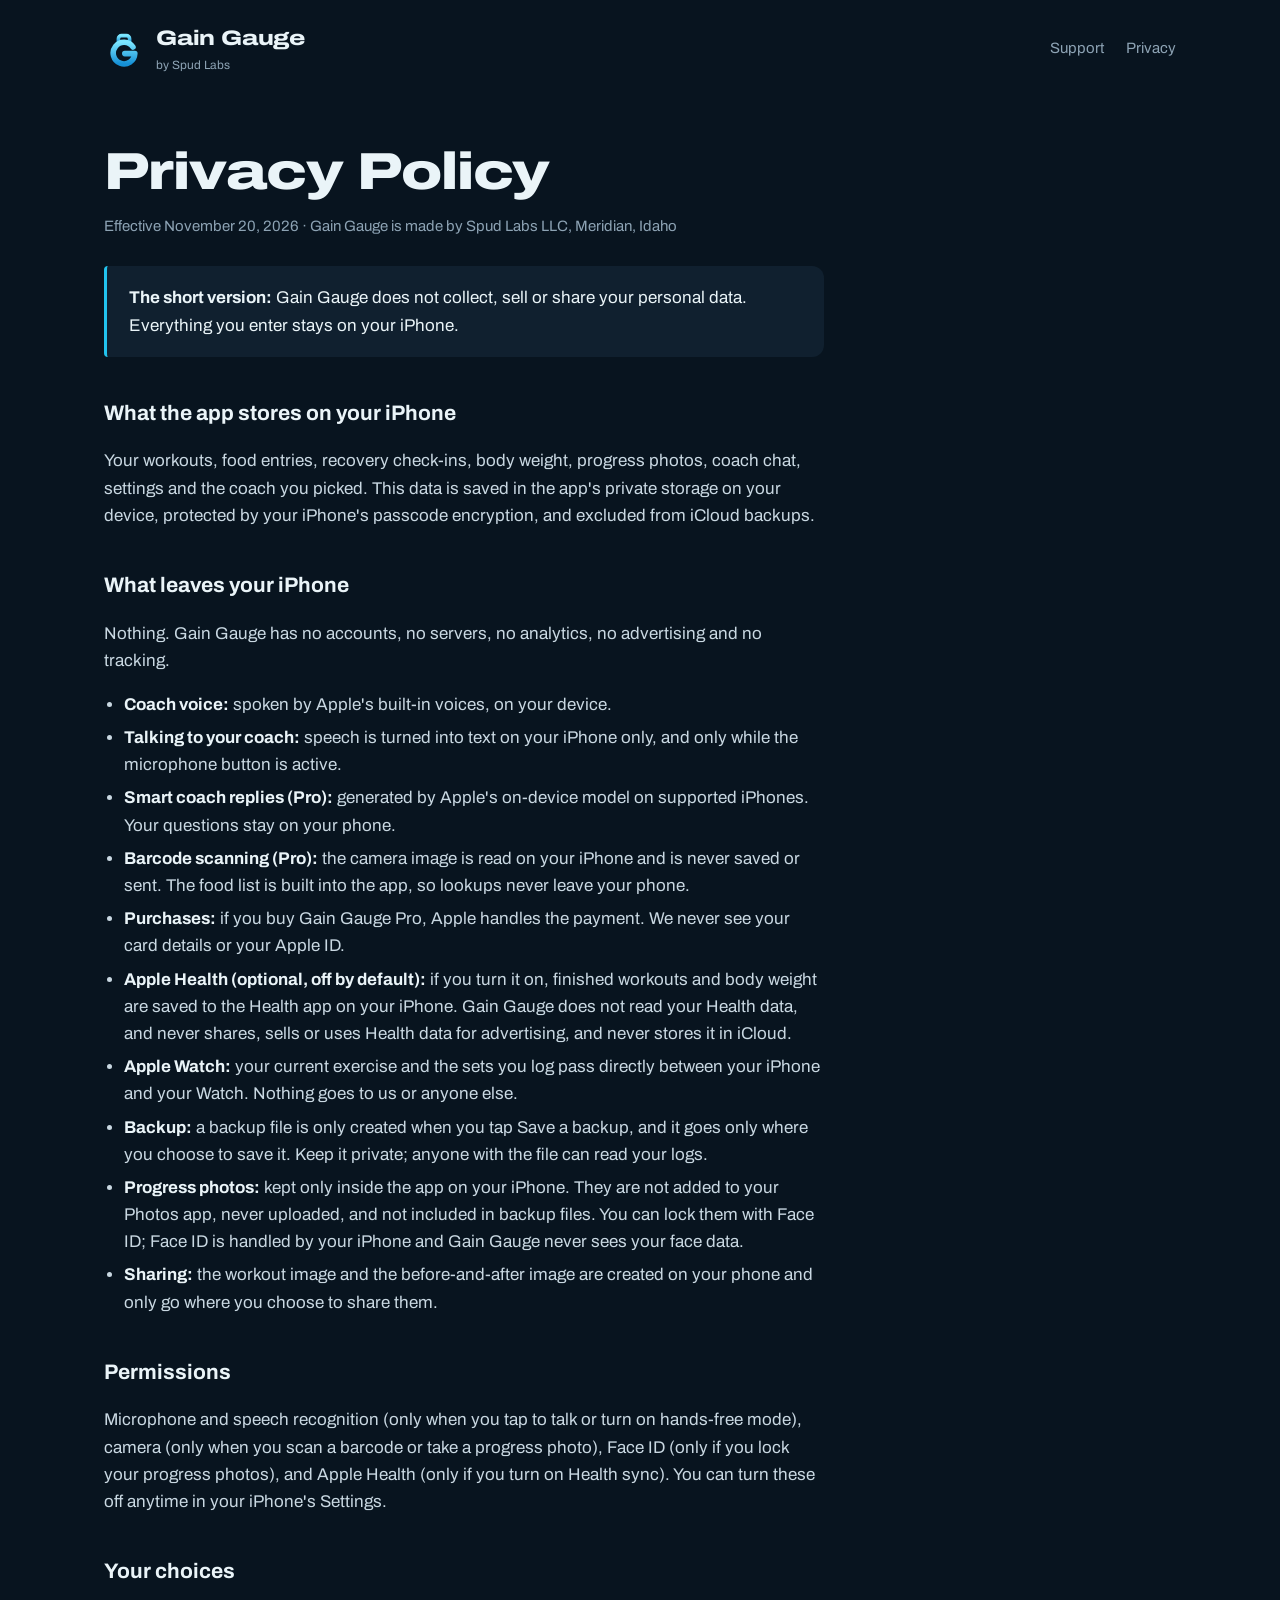
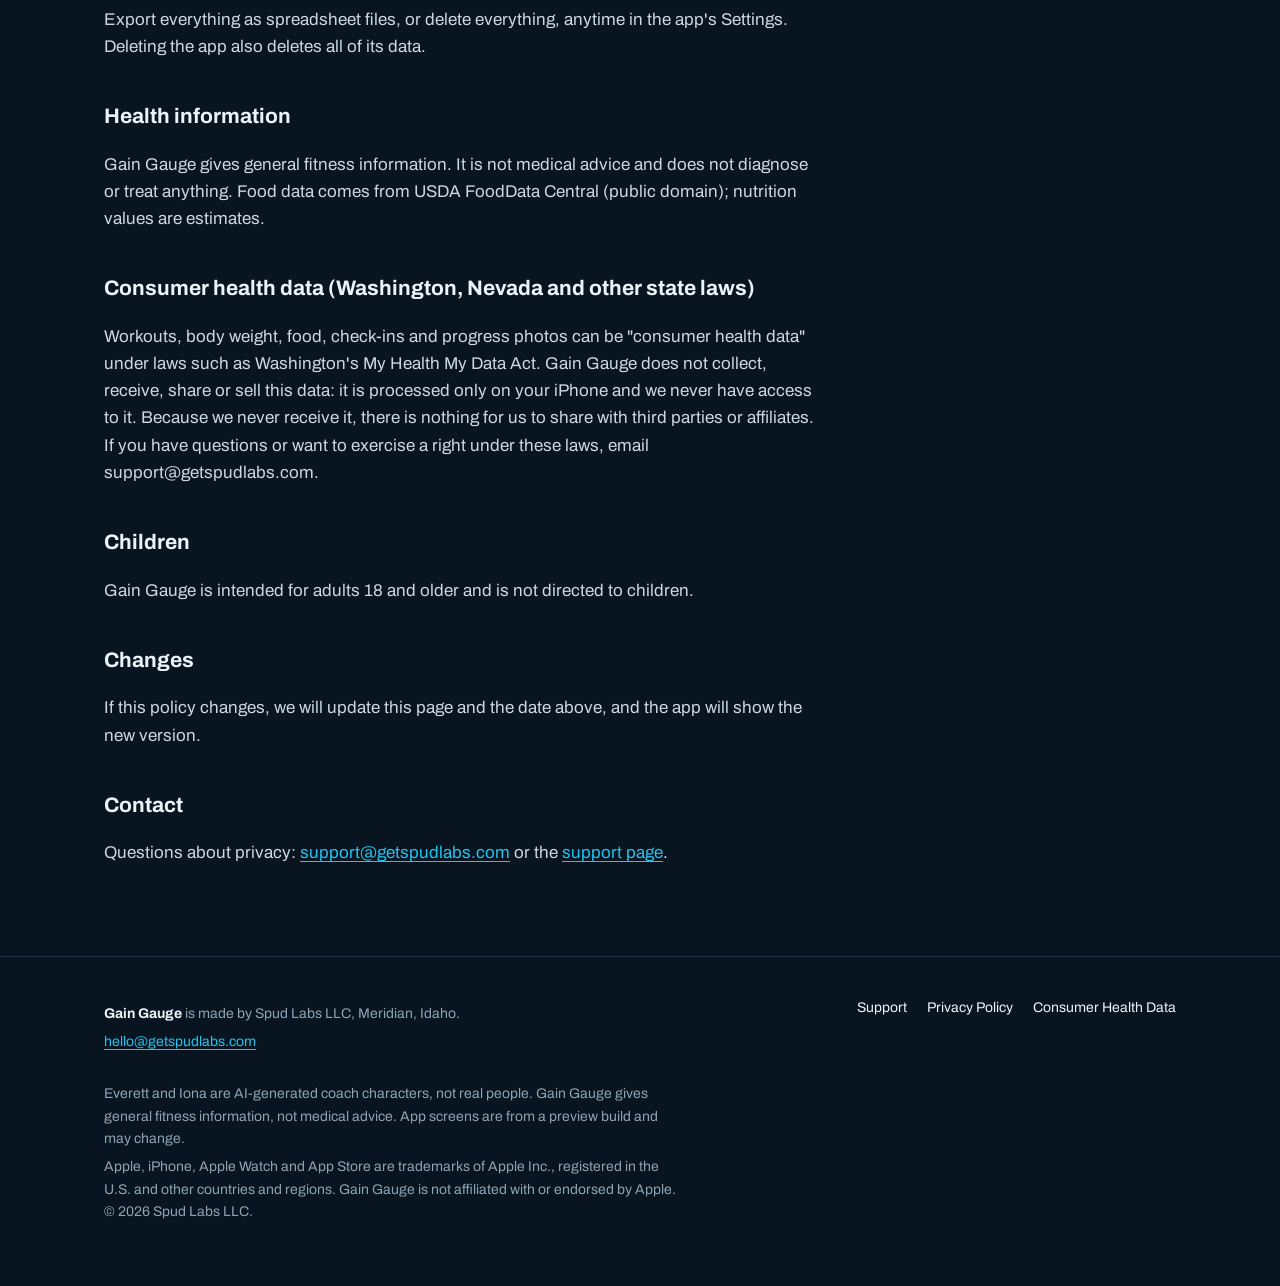
==== privacy.html @ 18c940eb "Gain Gauge logo: kettlebell-G icon in header and favicon, kettlebell-G wordmark in closing" ====
<!doctype html>
<html lang="en"><head><meta charset="utf-8"><meta name="viewport" content="width=device-width,initial-scale=1">
<title>Gain Gauge Privacy Policy</title><meta name="theme-color" content="#08141F"><link rel="icon" href="favicon.svg" type="image/svg+xml"><link rel="stylesheet" href="style.css"></head>
<body>
<div class="wrap"><div class="top">
  <a class="brand" href="index.html"><img class="mark" src="img/gg-mark.svg" alt="" width="40" height="40"><span>Gain Gauge<small>by Spud Labs</small></span></a>
  <nav aria-label="Site"><a href="support.html">Support</a><a href="privacy.html">Privacy</a></nav>
</div></div>
<main class="wrap"><div class="doc">
<h1>Privacy Policy</h1>
<p class="muted">Effective November 20, 2026 · Gain Gauge is made by Spud Labs LLC, Meridian, Idaho</p>

<div class="card"><strong>The short version:</strong> Gain Gauge does not collect, sell or share your personal data.
Everything you enter stays on your iPhone.</div>

<h2>What the app stores on your iPhone</h2>
<p>Your workouts, food entries, recovery check-ins, body weight, progress photos, coach chat, settings and the coach you picked.
This data is saved in the app's private storage on your device, protected by your iPhone's passcode encryption,
and excluded from iCloud backups.</p>

<h2>What leaves your iPhone</h2>
<p>Nothing. Gain Gauge has no accounts, no servers, no analytics, no advertising and no tracking.</p>
<ul>
<li><strong>Coach voice:</strong> spoken by Apple's built-in voices, on your device.</li>
<li><strong>Talking to your coach:</strong> speech is turned into text on your iPhone only, and only while the microphone button is active.</li>
<li><strong>Smart coach replies (Pro):</strong> generated by Apple's on-device model on supported iPhones. Your questions stay on your phone.</li>
<li><strong>Barcode scanning (Pro):</strong> the camera image is read on your iPhone and is never saved or sent. The food list is built into the app, so lookups never leave your phone.</li>
<li><strong>Purchases:</strong> if you buy Gain Gauge Pro, Apple handles the payment. We never see your card details or your Apple ID.</li>
<li><strong>Apple Health (optional, off by default):</strong> if you turn it on, finished workouts and body weight are saved to the Health app on your iPhone. Gain Gauge does not read your Health data, and never shares, sells or uses Health data for advertising, and never stores it in iCloud.</li>
<li><strong>Apple Watch:</strong> your current exercise and the sets you log pass directly between your iPhone and your Watch. Nothing goes to us or anyone else.</li>
<li><strong>Backup:</strong> a backup file is only created when you tap Save a backup, and it goes only where you choose to save it. Keep it private; anyone with the file can read your logs.</li>
<li><strong>Progress photos:</strong> kept only inside the app on your iPhone. They are not added to your Photos app, never uploaded, and not included in backup files. You can lock them with Face ID; Face ID is handled by your iPhone and Gain Gauge never sees your face data.</li>
<li><strong>Sharing:</strong> the workout image and the before-and-after image are created on your phone and only go where you choose to share them.</li>
</ul>

<h2>Permissions</h2>
<p>Microphone and speech recognition (only when you tap to talk or turn on hands-free mode), camera (only when you scan a barcode or take a progress photo), Face ID (only if you lock your progress photos), and Apple Health (only if you turn on Health sync).
You can turn these off anytime in your iPhone's Settings.</p>

<h2>Your choices</h2>
<p>Export everything as spreadsheet files, or delete everything, anytime in the app's Settings.
Deleting the app also deletes all of its data.</p>

<h2>Health information</h2>
<p>Gain Gauge gives general fitness information. It is not medical advice and does not diagnose or treat anything.
Food data comes from USDA FoodData Central (public domain); nutrition values are estimates.</p>

<h2 id="health-data">Consumer health data (Washington, Nevada and other state laws)</h2>
<p>Workouts, body weight, food, check-ins and progress photos can be "consumer health data" under laws such as Washington's My Health My Data Act. Gain Gauge does not collect, receive, share or sell this data: it is processed only on your iPhone and we never have access to it. Because we never receive it, there is nothing for us to share with third parties or affiliates. If you have questions or want to exercise a right under these laws, email support@getspudlabs.com.</p>
<h2>Children</h2>
<p>Gain Gauge is intended for adults 18 and older and is not directed to children.</p>

<h2>Changes</h2>
<p>If this policy changes, we will update this page and the date above, and the app will show the new version.</p>

<h2>Contact</h2>
<p>Questions about privacy: <a href="mailto:support@getspudlabs.com">support@getspudlabs.com</a> or the <a href="support.html">support page</a>.</p>

</div></main>
<footer><div class="wrap">
  <div class="row">
    <div>
      <p><strong style="color:var(--frost)">Gain Gauge</strong> is made by Spud Labs LLC, Meridian, Idaho.</p>
      <p><a href="mailto:hello@getspudlabs.com">hello@getspudlabs.com</a></p>
    </div>
    <nav aria-label="Footer"><a href="support.html">Support</a><a href="privacy.html">Privacy Policy</a><a href="privacy.html#health-data">Consumer Health Data</a></nav>
  </div>
  <p style="margin-top:24px">Everett and Iona are AI-generated coach characters, not real people. Gain Gauge gives general fitness information, not medical advice. App screens are from a preview build and may change.</p>
  <p>Apple, iPhone, Apple Watch and App Store are trademarks of Apple Inc., registered in the U.S. and other countries and regions. Gain Gauge is not affiliated with or endorsed by Apple. &copy; 2026 Spud Labs LLC.</p>
</div></footer>
</body></html>
---- style.css ----
/* Gain Gauge / Spud Labs site. One family (Archivo, OFL, self-hosted): wide + heavy for display, normal width for reading. */
@font-face{font-family:"Archivo";src:url("fonts/archivo.woff2") format("woff2");font-weight:100 900;font-stretch:62% 125%;font-display:swap}

:root{
  --ink:#08141F;      /* page */
  --steel:#10202F;    /* raised surfaces */
  --rule:#1D3346;     /* hairlines, gauge track */
  --frost:#EAF4F8;    /* text */
  --slate:#8DA3B4;    /* secondary text */
  --ice:#22C3EE;      /* brand */
  --measure:64ch;
}
*{box-sizing:border-box}
html{-webkit-text-size-adjust:100%}
body{margin:0;background:var(--ink);color:var(--frost);font-family:"Archivo",-apple-system,BlinkMacSystemFont,"Segoe UI",sans-serif;
  font-size:17px;line-height:1.6;font-stretch:100%;font-weight:400}
a{color:var(--ice);text-underline-offset:3px}
a:focus-visible,button:focus-visible{outline:2px solid var(--ice);outline-offset:3px;border-radius:4px}
img{max-width:100%;display:block}

.wrap{max-width:1120px;margin:0 auto;padding:0 24px}
@media (max-width:600px){.wrap{padding:0 16px}}

/* Top bar */
.top{display:flex;align-items:center;justify-content:space-between;padding:22px 0}
.brand{color:var(--frost);text-decoration:none;font-stretch:125%;font-weight:800;font-size:21px;letter-spacing:-.01em}
.brand small{display:block;font-stretch:100%;font-weight:400;font-size:12px;color:var(--slate);letter-spacing:0}
.top nav{display:flex;gap:22px;font-size:15px}
.top nav a{color:var(--slate);text-decoration:none}
.top nav a:hover{color:var(--frost)}

/* Display type: wide and heavy, like stamped plates */
.display{font-stretch:125%;font-weight:850;line-height:.98;letter-spacing:-.025em;margin:0}

/* Hero */
.hero{display:grid;grid-template-columns:1.05fr .95fr;gap:48px;align-items:center;padding:56px 0 88px}
.hero h1{font-size:clamp(44px,6.4vw,84px)}
.hero p.lede{font-size:20px;line-height:1.5;color:var(--slate);max-width:34ch;margin:26px 0 30px}
.status{display:inline-flex;align-items:center;gap:10px;padding:10px 16px;border:1px solid var(--rule);border-radius:999px;font-size:15px;color:var(--frost)}
.status::before{content:"";width:8px;height:8px;border-radius:50%;background:var(--ice);box-shadow:0 0 0 4px rgba(34,195,238,.18)}
@media (max-width:860px){.hero{grid-template-columns:1fr;gap:28px;padding:28px 0 64px}}

/* The gauge */
.gauge{width:100%;max-width:520px;justify-self:center}
.gauge svg{width:100%;height:auto;overflow:visible}
.gauge .track{stroke:var(--rule)}
.gauge .fill{stroke:var(--ice)}
.gauge .tick{stroke:var(--slate)}
.gauge .num{fill:var(--slate);font-size:22px;font-stretch:110%;font-weight:600}
.gauge .num.on{fill:var(--frost)}
.gauge .needle{transform-origin:260px 260px;transform:rotate(var(--to));animation:sweep 1.6s cubic-bezier(.2,.9,.2,1.15) .3s both}
.gauge .caption{text-align:center;margin-top:-6px}
.gauge .caption b{display:block;font-stretch:125%;font-weight:800;font-size:28px;letter-spacing:-.01em}
.gauge .caption span{color:var(--slate);font-size:15px}
@keyframes sweep{from{transform:rotate(-90deg)}to{transform:rotate(var(--to))}}
@media (prefers-reduced-motion:reduce){.gauge .needle{animation:none}}

/* Sections */
section{padding:84px 0;border-top:1px solid var(--rule)}
.section-head{max-width:var(--measure);margin-bottom:44px}
.section-head h2{font-size:clamp(32px,4.2vw,52px)}
.section-head p{color:var(--slate);font-size:18px;margin:16px 0 0}
@media (max-width:600px){section{padding:60px 0}}

/* How it works: a real sequence, so numbered */
.steps{list-style:none;margin:0;padding:0;display:grid;grid-template-columns:repeat(3,1fr);gap:0;counter-reset:s}
.steps li{counter-increment:s;padding:0 32px 0 0}
.steps li+li{padding-left:32px;border-left:1px solid var(--rule)}
.steps li::before{content:counter(s);display:block;font-stretch:125%;font-weight:850;font-size:64px;line-height:1;color:var(--ice);margin-bottom:18px}
.steps h3{font-size:21px;line-height:1.25;margin:0 0 8px;font-weight:700}
.steps p{margin:0;color:var(--slate)}
@media (max-width:820px){.steps{grid-template-columns:1fr;gap:34px}.steps li,.steps li+li{padding:0;border:0}}

/* Screens */
.screens{display:grid;grid-template-columns:repeat(3,minmax(0,1fr));gap:28px;align-items:start}
.screens figure{margin:0}
.phone{border-radius:34px;padding:9px;background:linear-gradient(160deg,#2A4257,#0E1C29 60%);box-shadow:0 30px 60px -30px rgba(0,0,0,.8)}
.phone img{border-radius:26px;width:100%;height:auto}
.screens figure:nth-child(2){margin-top:48px}
.screens figcaption{margin-top:16px;font-size:15px;color:var(--slate);max-width:30ch}
.screens figcaption b{color:var(--frost);font-weight:600}
@media (max-width:760px){.screens{grid-template-columns:repeat(3,72%);overflow-x:auto;scroll-snap-type:x mandatory;padding-bottom:8px;margin-right:-16px}.screens figure{scroll-snap-align:start}.screens figure:nth-child(2){margin-top:0}}
.note{color:var(--slate);font-size:14px;margin-top:28px}

/* Features: a ruled two-column list, not cards */
.features{display:grid;grid-template-columns:1fr 1fr;column-gap:56px;margin:0}
.features div{padding:26px 0;border-top:1px solid var(--rule)}
.features dt{font-weight:700;font-size:20px;margin-bottom:6px}
.features dd{margin:0;color:var(--slate);max-width:46ch}
.pro{font-size:12px;font-weight:700;color:var(--ink);background:var(--ice);border-radius:5px;padding:1px 6px;margin-left:8px;vertical-align:3px}
@media (max-width:760px){.features{grid-template-columns:1fr}}

/* Privacy statement */
.privacy-block{display:grid;grid-template-columns:1.1fr .9fr;gap:48px;align-items:end}
.privacy-block h2{font-size:clamp(36px,5vw,64px)}
.privacy-block p{color:var(--slate);font-size:18px;margin:0}
@media (max-width:820px){.privacy-block{grid-template-columns:1fr;gap:20px}}

/* Footer */
footer{border-top:1px solid var(--rule);padding:40px 0 56px;color:var(--slate);font-size:14px}
footer .row{display:flex;justify-content:space-between;gap:24px;flex-wrap:wrap}
footer nav{display:flex;gap:20px;flex-wrap:wrap}
footer nav a{color:var(--frost);text-decoration:none}
footer nav a:hover{text-decoration:underline}
footer p{margin:6px 0;max-width:72ch}

/* Text pages (privacy, support) */
.doc{max-width:720px;padding:40px 0 72px}
.doc h1{font-stretch:125%;font-weight:850;letter-spacing:-.02em;font-size:clamp(36px,5vw,52px);line-height:1.05;margin:8px 0 10px}
.doc h2{font-size:21px;font-weight:700;margin:40px 0 8px}
.doc p,.doc li{color:#C9D8E2}
.doc ul{padding-left:20px}
.doc li{margin:6px 0}
.doc .muted{color:var(--slate);font-size:15px}
.doc .card{background:var(--steel);border-left:3px solid var(--ice);border-radius:4px 12px 12px 4px;padding:18px 22px;margin:28px 0;color:var(--frost)}
.doc strong{color:var(--frost)}

/* Mark (placeholder until the final logo) */
.brand{display:flex;align-items:center;gap:12px}
.brand .mark{width:38px;height:38px;flex:none;background:var(--steel);border-radius:10px;padding:3px}

/* FAQ */
.faq-grid{display:grid;grid-template-columns:.8fr 1.2fr;gap:56px;align-items:start}
.faq-grid .section-head{margin-bottom:0;position:sticky;top:24px}
.faq details{border-top:1px solid var(--rule)}
.faq details:last-child{border-bottom:1px solid var(--rule)}
.faq summary{list-style:none;cursor:pointer;padding:22px 44px 22px 0;font-weight:700;font-size:19px;position:relative}
.faq summary::-webkit-details-marker{display:none}
.faq summary::after{content:"";position:absolute;right:6px;top:50%;width:12px;height:12px;border-right:2px solid var(--ice);border-bottom:2px solid var(--ice);transform:translateY(-70%) rotate(45deg);transition:transform .2s}
.faq details[open] summary::after{transform:translateY(-30%) rotate(-135deg)}
.faq details p{margin:0 0 24px;color:var(--slate);max-width:60ch}
.faq summary:focus-visible{outline:2px solid var(--ice);outline-offset:4px}
@media (prefers-reduced-motion:reduce){.faq summary::after{transition:none}}
@media (max-width:820px){.faq-grid{grid-template-columns:1fr;gap:24px}.faq-grid .section-head{position:static}}

/* ---- v3: coaches-first ---- */
.cta-row{display:flex;align-items:center;gap:22px;flex-wrap:wrap}
.textlink{color:var(--frost);font-size:15px;text-decoration:none;border-bottom:1px solid var(--rule);padding-bottom:2px}
.textlink:hover{border-color:var(--ice)}

/* Hero portraits: two offset cards, the one bold moment */
.duo{position:relative;height:560px;justify-self:end;width:100%;max-width:520px}
.portrait{position:absolute;margin:0;width:62%;border-radius:22px;overflow:hidden;background:var(--steel);box-shadow:0 40px 80px -40px rgba(0,0,0,.9)}
.portrait img{width:100%;height:auto;aspect-ratio:4/5;object-fit:cover}
.portrait figcaption{position:absolute;left:0;right:0;bottom:0;padding:44px 18px 16px;background:linear-gradient(transparent,rgba(8,20,31,.92));font-size:14px;color:var(--slate)}
.portrait figcaption b{display:block;color:var(--frost);font-stretch:125%;font-weight:800;font-size:22px}
.p1{left:0;top:0;z-index:1}
.p2{right:0;top:120px;z-index:2;outline:6px solid var(--ink)}
.hero-coaches{padding-bottom:72px}
@media (max-width:860px){.duo{height:auto;display:grid;grid-template-columns:1fr 1fr;gap:12px;max-width:none}.portrait{position:relative;width:auto;top:auto;left:auto;right:auto;outline:0}.p2{margin-top:36px}}

/* How it works: gauge beside the steps */
.how-grid{display:grid;grid-template-columns:1fr 1fr;gap:64px;align-items:center}
.how-grid .section-head{margin-bottom:28px}
.steps-stack{grid-template-columns:1fr;gap:28px}
.steps-stack li,.steps-stack li+li{padding:0 0 0 76px;border:0;position:relative}
.steps-stack li::before{position:absolute;left:0;top:-4px;font-size:52px;margin:0}
@media (max-width:860px){.how-grid{grid-template-columns:1fr;gap:36px}}

/* Train / Fuel / Recover */
.trio{display:grid;grid-template-columns:repeat(3,minmax(0,1fr));gap:32px}
.trio article h3{font-stretch:125%;font-weight:850;font-size:30px;letter-spacing:-.02em;margin:26px 0 8px}
.trio article p{color:var(--slate);margin:0;max-width:34ch}
.trio .phone{max-width:300px}
@media (max-width:860px){.trio{grid-template-columns:1fr;gap:56px}.trio .phone{max-width:280px}}

/* Coach cards */
.coach-cards{display:grid;grid-template-columns:1fr 1fr;gap:28px}
.coach{display:grid;grid-template-columns:200px 1fr;gap:24px;align-items:center;background:var(--steel);border-radius:22px;padding:16px;overflow:hidden}
.coach img{border-radius:14px;aspect-ratio:4/5;object-fit:cover;width:100%}
.coach h3{font-stretch:125%;font-weight:850;font-size:34px;letter-spacing:-.02em;margin:0}
.coach .tag{color:var(--ice);margin:4px 0 14px;font-weight:600}
.coach blockquote{margin:0;color:var(--frost);font-size:18px;line-height:1.45;max-width:30ch}
@media (max-width:900px){.coach-cards{grid-template-columns:1fr}.coach{grid-template-columns:140px 1fr}}
.styles{display:grid;grid-template-columns:repeat(4,1fr);gap:0;margin:40px 0 0}
.styles div{padding:20px 20px 0 0}
.styles div+div{padding-left:20px;border-left:1px solid var(--rule)}
.styles dt{font-weight:700;font-size:18px}
.styles dd{margin:4px 0 0;color:var(--slate);font-size:15px}
@media (max-width:820px){.styles{grid-template-columns:1fr 1fr;row-gap:22px}.styles div:nth-child(3){padding-left:0;border-left:0}}

/* Closing band */
.closing{text-align:center;padding:110px 0;background:radial-gradient(60% 120% at 50% 100%,rgba(34,195,238,.16),transparent 70%)}
.closing h2{font-size:clamp(36px,5.4vw,72px)}
.closing p{color:var(--slate);font-size:18px;margin:20px auto 0;max-width:46ch}
.coach img,.portrait img{height:auto}
.coach{align-items:center}
@media (max-width:760px){.top nav a[href="#how"],.top nav a[href="#coaches"],.top nav a[href="privacy.html"]{display:none}.top nav{gap:16px}}

/* Gain Gauge logo: icon in the header, kettlebell-G wordmark for big moments */
.brand .mark{background:none;padding:0;border-radius:0;width:40px;height:40px}
.wordmark{font-stretch:125%;font-weight:850;letter-spacing:-.02em;line-height:1;margin:0 0 34px;font-size:clamp(56px,9vw,120px);color:var(--frost);white-space:nowrap}
.wm-g{display:inline-block;width:.97em;height:1.27em;margin-right:-.01em;vertical-align:baseline;position:relative;top:.135em}
.wm-g svg{width:100%;height:100%;overflow:visible;display:block}
.closing .closing-line{font-size:clamp(26px,3.4vw,40px)}
.closing .wordmark{font-size:clamp(36px,10.5vw,120px);color:var(--frost);margin:0 auto 30px;max-width:none}
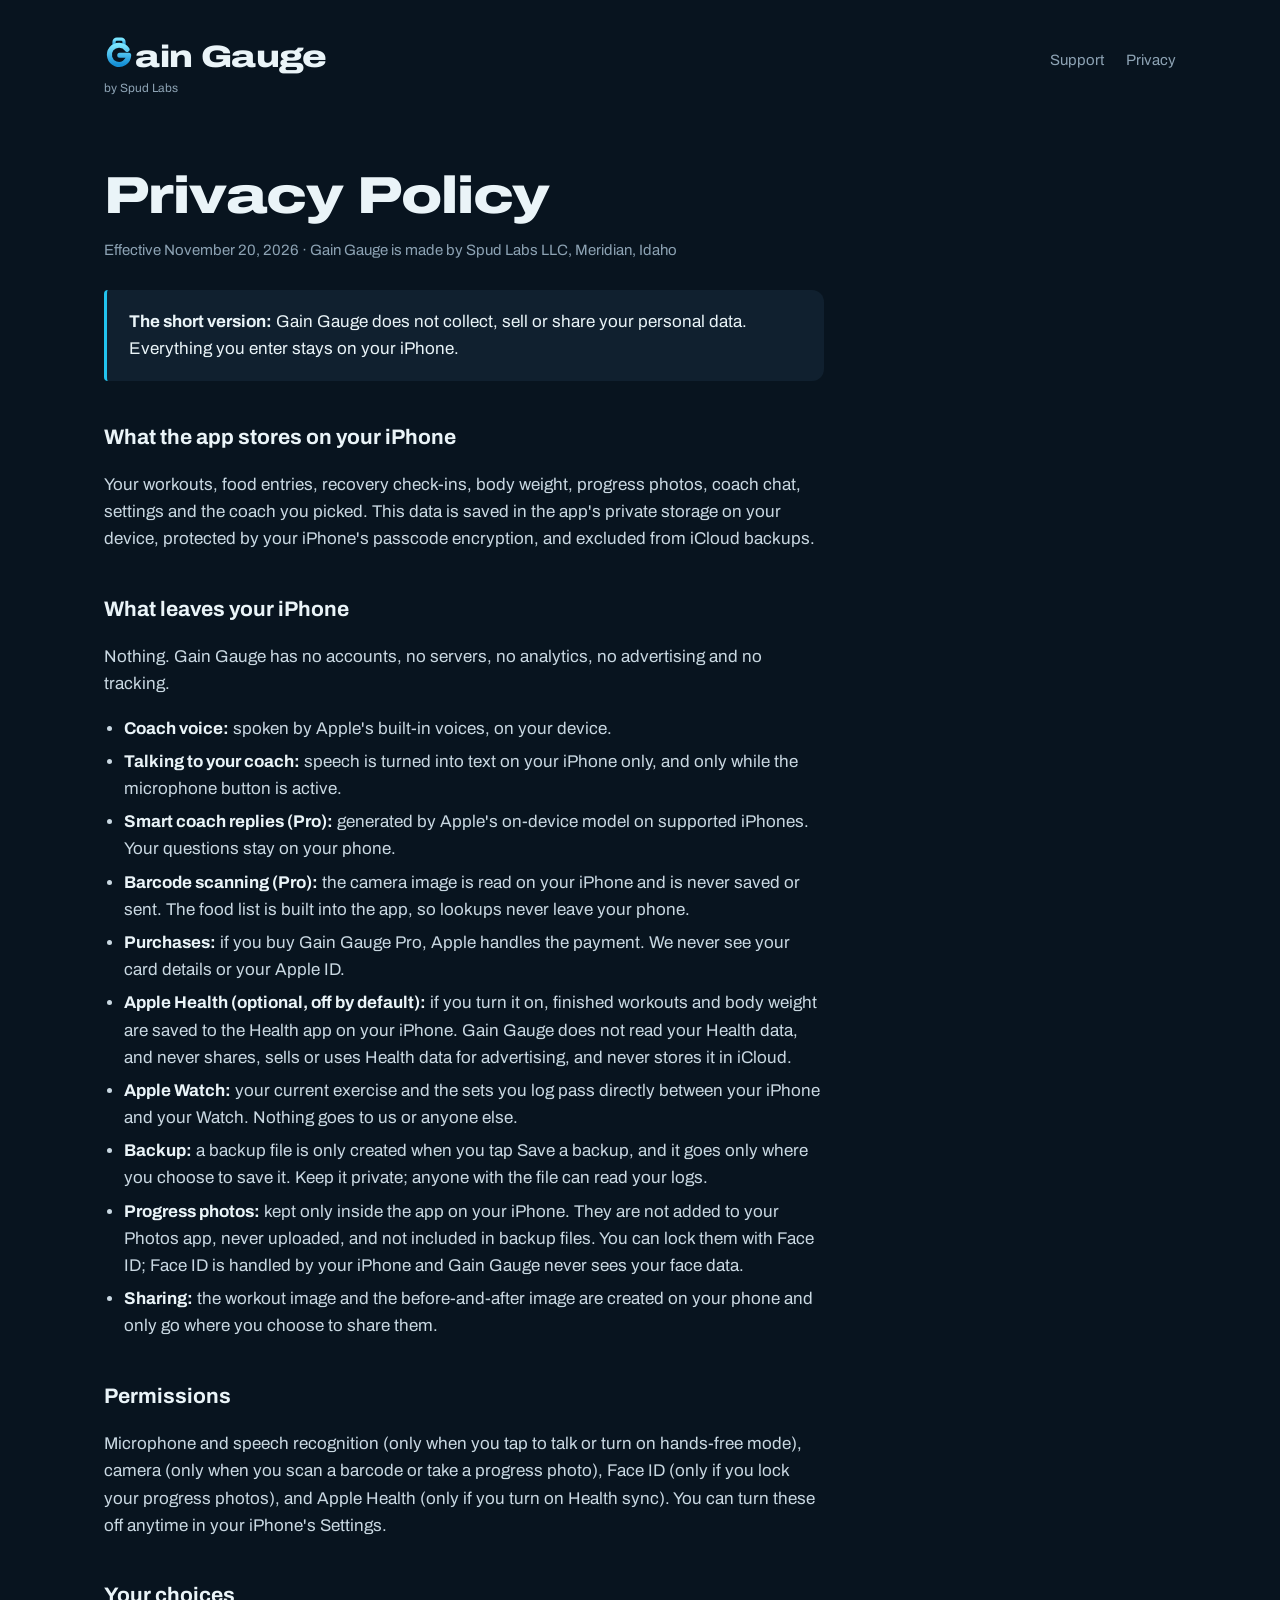
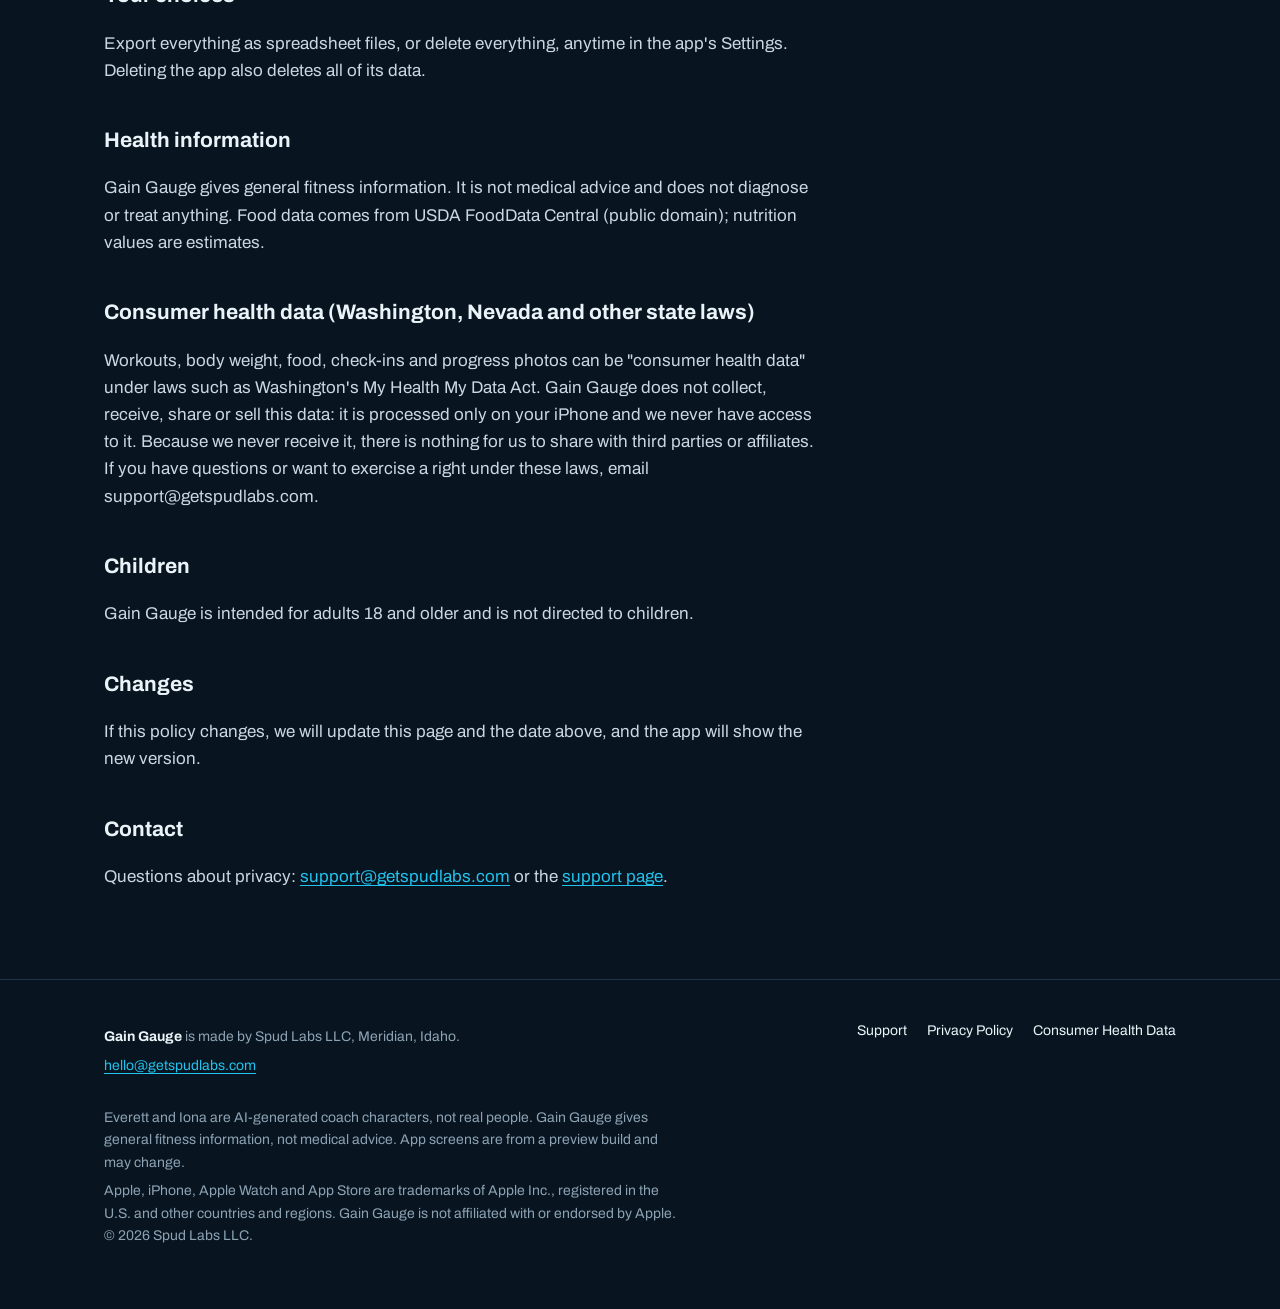
==== commit 4796cd59: "Header: kettlebell-G Gain Gauge wordmark (230px desktop / 180px phone)" ====
--- a/privacy.html
+++ b/privacy.html
@@ -3,7 +3,7 @@
 <title>Gain Gauge Privacy Policy</title><meta name="theme-color" content="#08141F"><link rel="icon" href="favicon.svg" type="image/svg+xml"><link rel="stylesheet" href="style.css"></head>
 <body>
 <div class="wrap"><div class="top">
-  <a class="brand" href="index.html"><img class="mark" src="img/gg-mark.svg" alt="" width="40" height="40"><span>Gain Gauge<small>by Spud Labs</small></span></a>
+  <a class="brand brand-wm" href="index.html" aria-label="Gain Gauge home"><span class="wordmark-sm"><span class="wm-g" aria-hidden="true"><svg viewBox="8 8 84 92"><defs><linearGradient id="ggh" x1="0" y1="0" x2="0" y2="1"><stop offset="0" stop-color="#7BE6FF"/><stop offset="1" stop-color="#1590D6"/></linearGradient></defs><path d="M36 37 V27 a8 8 0 0 1 8 -8 h12 a8 8 0 0 1 8 8 V37" fill="none" stroke="url(#ggh)" stroke-width="9" stroke-linecap="round"/><path d="M72.4 47.6 A27 27 0 1 0 77 64 L52 64" fill="none" stroke="url(#ggh)" stroke-width="14" stroke-linecap="round" stroke-linejoin="round"/></svg></span><span aria-hidden="true">ain Gauge</span></span><small>by Spud Labs</small></a>
   <nav aria-label="Site"><a href="support.html">Support</a><a href="privacy.html">Privacy</a></nav>
 </div></div>
 <main class="wrap"><div class="doc">
--- a/style.css
+++ b/style.css
@@ -194,3 +194,9 @@
 .wm-g svg{width:100%;height:100%;overflow:visible;display:block}
 .closing .closing-line{font-size:clamp(26px,3.4vw,40px)}
 .closing .wordmark{font-size:clamp(36px,10.5vw,120px);color:var(--frost);margin:0 auto 30px;max-width:none}
+/* Header wordmark: the kettlebell-G "Gain Gauge", ~230px wide on computers, ~180px on phones */
+.brand-wm{display:block;text-decoration:none}
+.wordmark-sm{display:block;font-stretch:125%;font-weight:850;letter-spacing:-.02em;line-height:1;font-size:31px;color:var(--frost);white-space:nowrap;padding-top:6px}
+.brand-wm small{display:block;margin-top:6px;font-size:12px;color:var(--slate);font-stretch:100%;font-weight:400;letter-spacing:0}
+@media (max-width:600px){.wordmark-sm{font-size:24px}}
+.wm-g{margin-right:.04em}
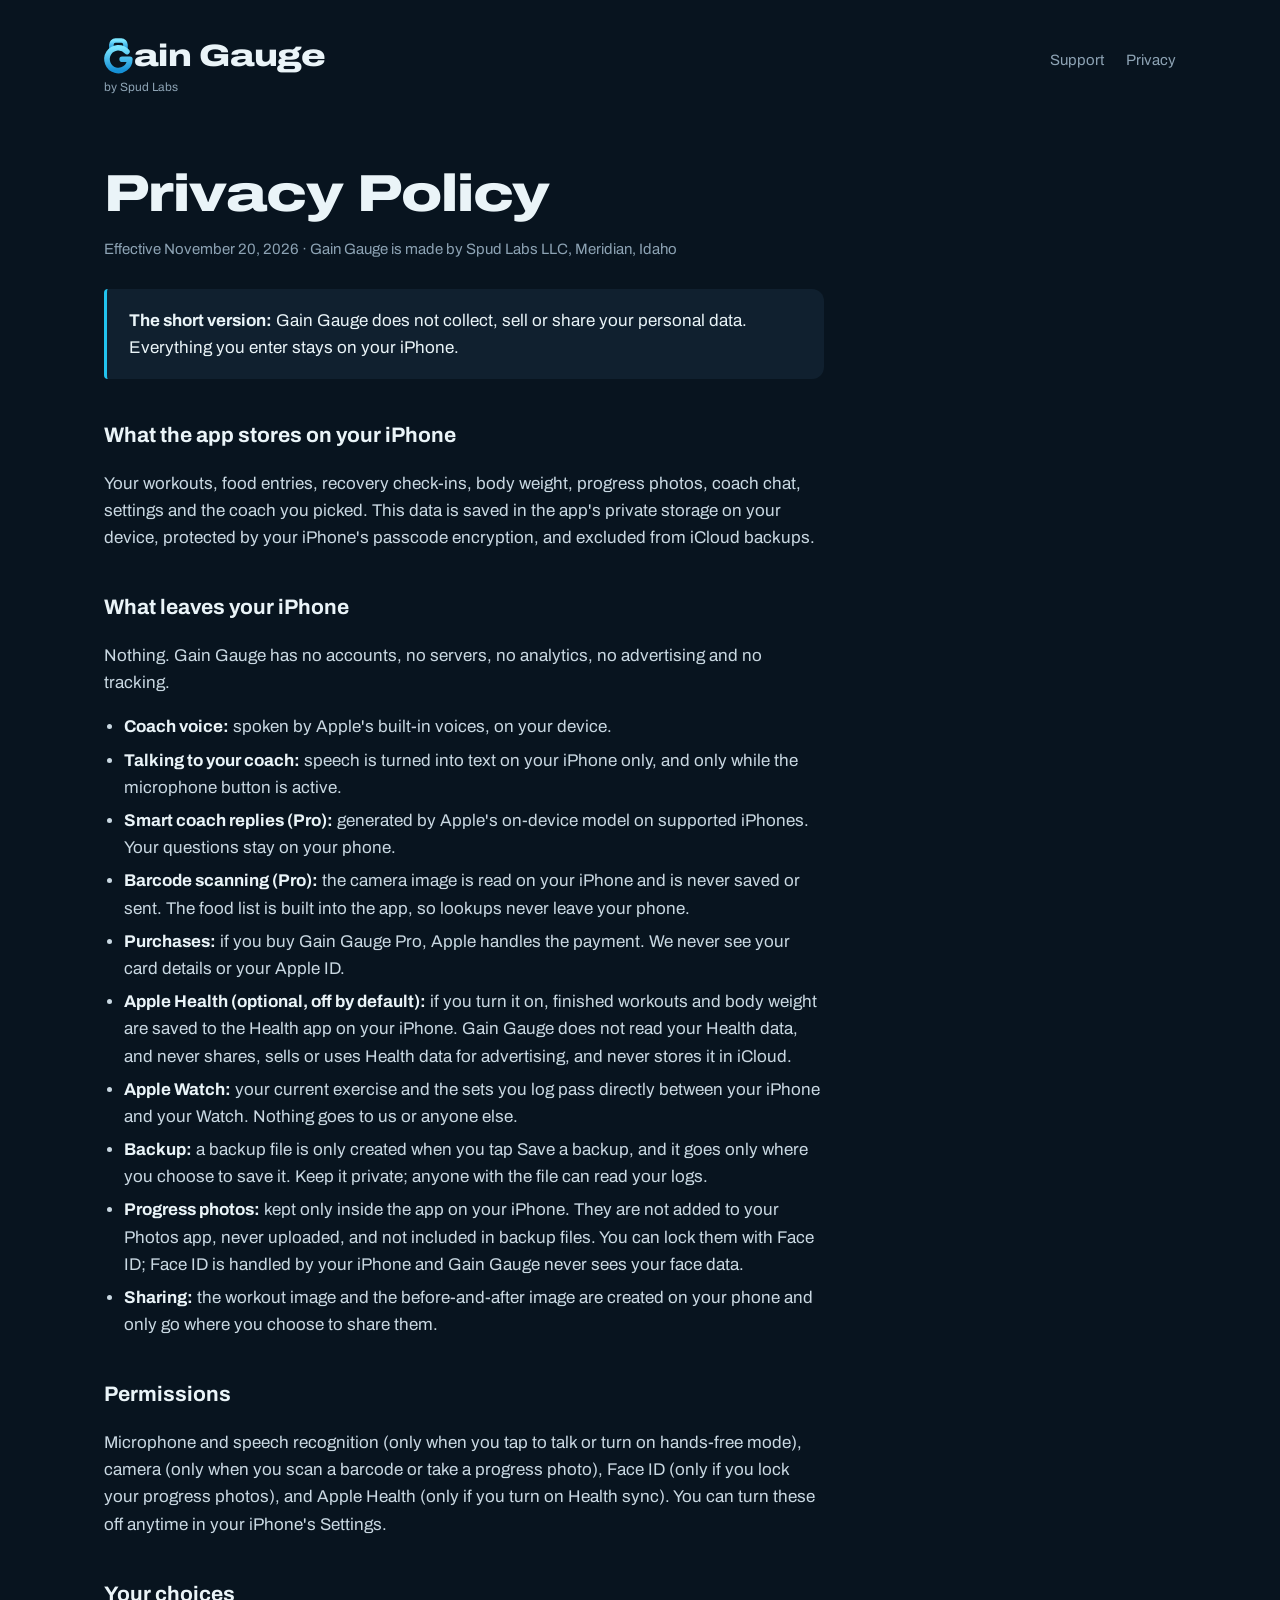
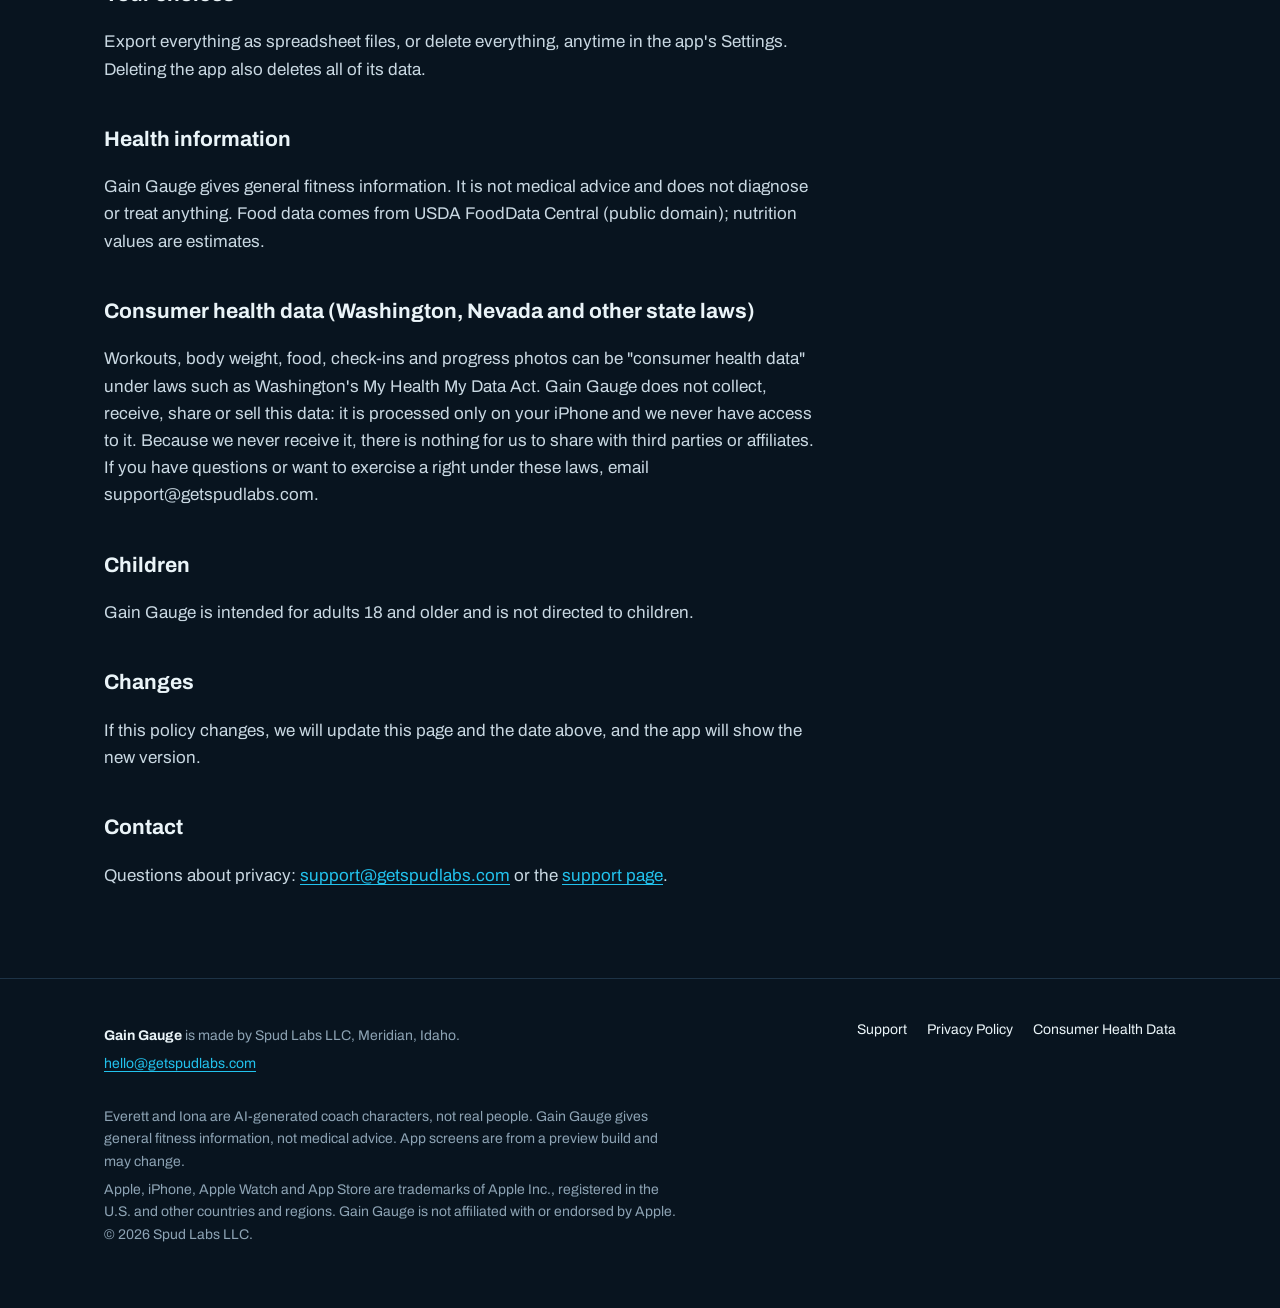
==== commit 6337c0b0: "Kettlebell-G matched to reference artwork: size, baseline, gap, handle and stroke" ====
--- a/privacy.html
+++ b/privacy.html
@@ -3,7 +3,7 @@
 <title>Gain Gauge Privacy Policy</title><meta name="theme-color" content="#08141F"><link rel="icon" href="favicon.svg" type="image/svg+xml"><link rel="stylesheet" href="style.css"></head>
 <body>
 <div class="wrap"><div class="top">
-  <a class="brand brand-wm" href="index.html" aria-label="Gain Gauge home"><span class="wordmark-sm"><span class="wm-g" aria-hidden="true"><svg viewBox="8 8 84 92"><defs><linearGradient id="ggh" x1="0" y1="0" x2="0" y2="1"><stop offset="0" stop-color="#7BE6FF"/><stop offset="1" stop-color="#1590D6"/></linearGradient></defs><path d="M36 37 V27 a8 8 0 0 1 8 -8 h12 a8 8 0 0 1 8 8 V37" fill="none" stroke="url(#ggh)" stroke-width="9" stroke-linecap="round"/><path d="M72.4 47.6 A27 27 0 1 0 77 64 L52 64" fill="none" stroke="url(#ggh)" stroke-width="14" stroke-linecap="round" stroke-linejoin="round"/></svg></span><span aria-hidden="true">ain Gauge</span></span><small>by Spud Labs</small></a>
+  <a class="brand brand-wm" href="index.html" aria-label="Gain Gauge home"><span class="wordmark-sm"><span class="wm-g" aria-hidden="true"><svg viewBox="8 8 84 92"><defs><linearGradient id="ggh" x1="0" y1="0" x2="0" y2="1"><stop offset="0" stop-color="#7BE6FF"/><stop offset="1" stop-color="#1590D6"/></linearGradient></defs><path d="M33 40 V29 a10 10 0 0 1 10 -10 h14 a10 10 0 0 1 10 10 V40" fill="none" stroke="url(#ggh)" stroke-width="11" stroke-linecap="round"/><path d="M70.5 45.5 A27.5 27.5 0 1 0 77.5 64 L59 64" fill="none" stroke="url(#ggh)" stroke-width="13.5" stroke-linecap="round" stroke-linejoin="round"/></svg></span><span aria-hidden="true">ain Gauge</span></span><small>by Spud Labs</small></a>
   <nav aria-label="Site"><a href="support.html">Support</a><a href="privacy.html">Privacy</a></nav>
 </div></div>
 <main class="wrap"><div class="doc">
--- a/style.css
+++ b/style.css
@@ -200,3 +200,5 @@
 .brand-wm small{display:block;margin-top:6px;font-size:12px;color:var(--slate);font-stretch:100%;font-weight:400;letter-spacing:0}
 @media (max-width:600px){.wordmark-sm{font-size:24px}}
 .wm-g{margin-right:.04em}
+/* Kettlebell-G sized to the reference artwork: body = 1.30x cap height, top at cap line, dips 0.31 cap below baseline; gap 0.13 cap */
+.wm-g{width:1.124em;height:1.231em;top:.244em;margin-left:-.107em;margin-right:-.055em}
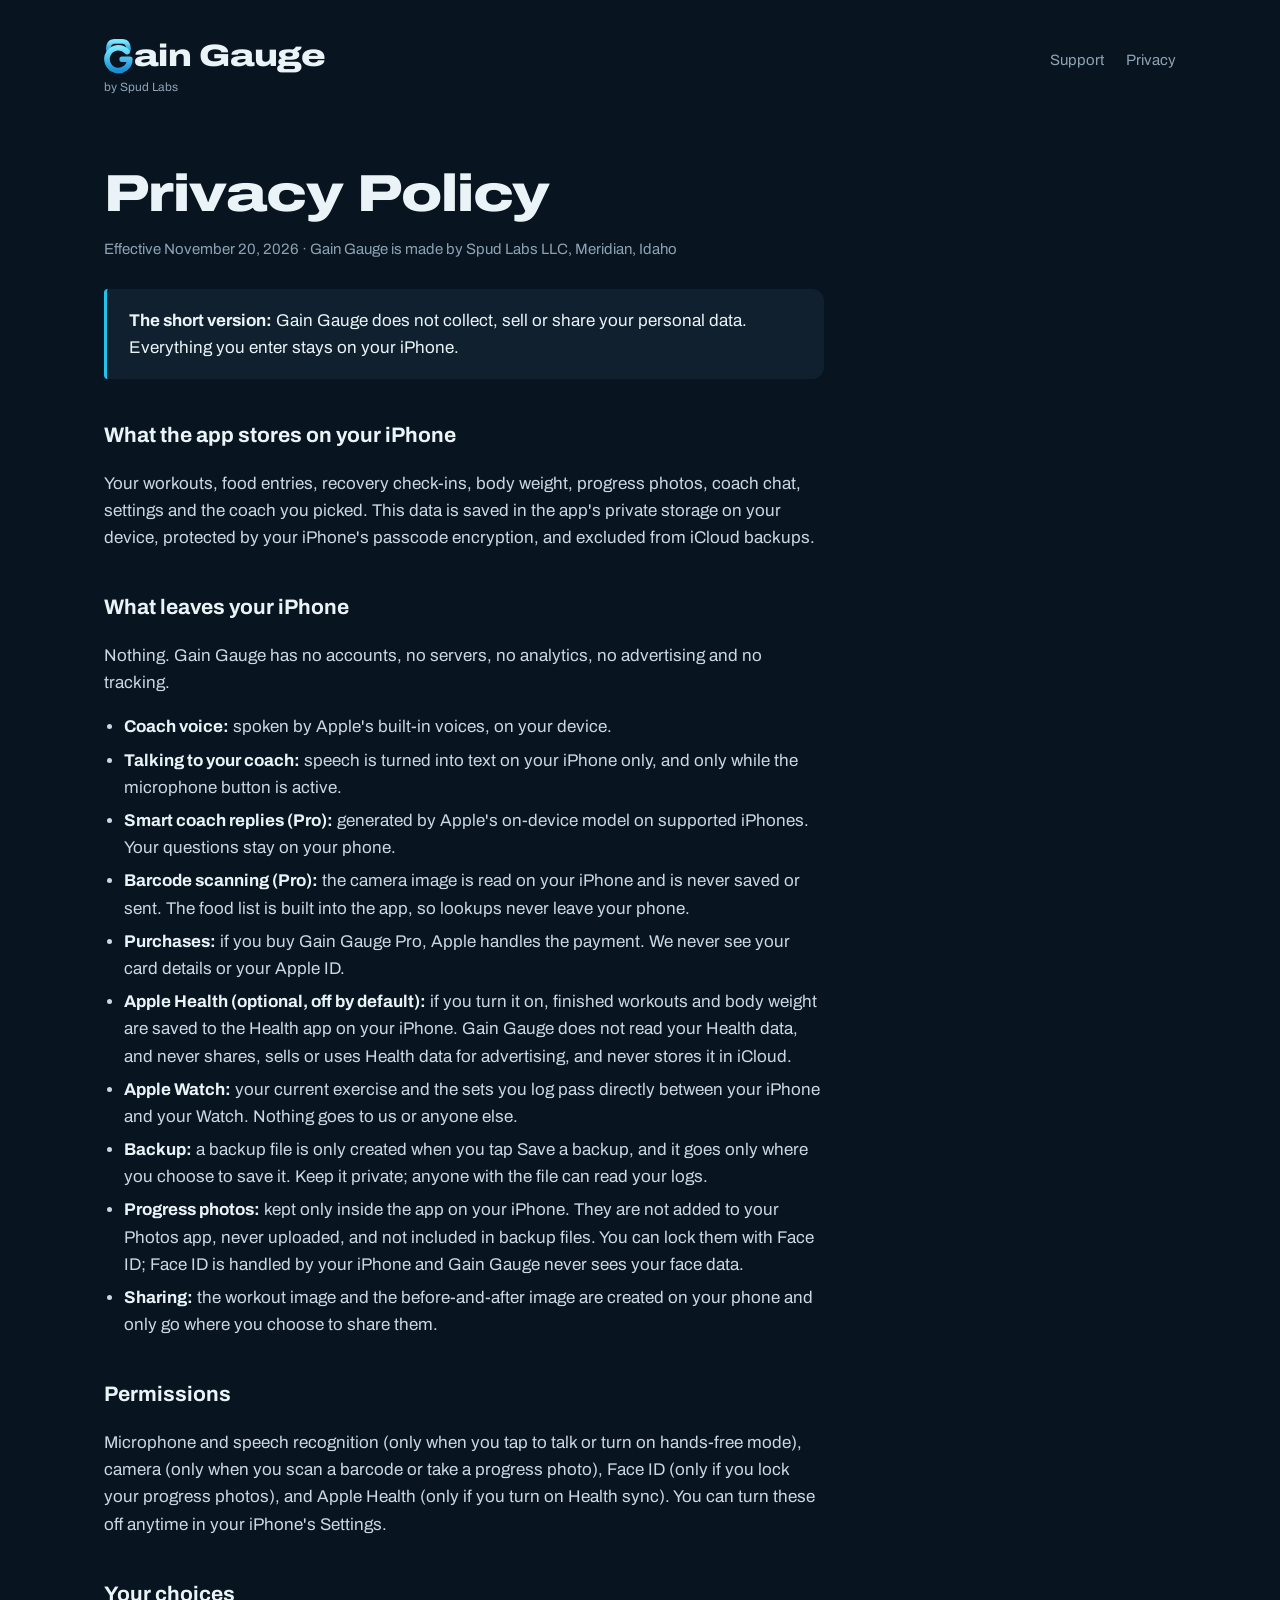
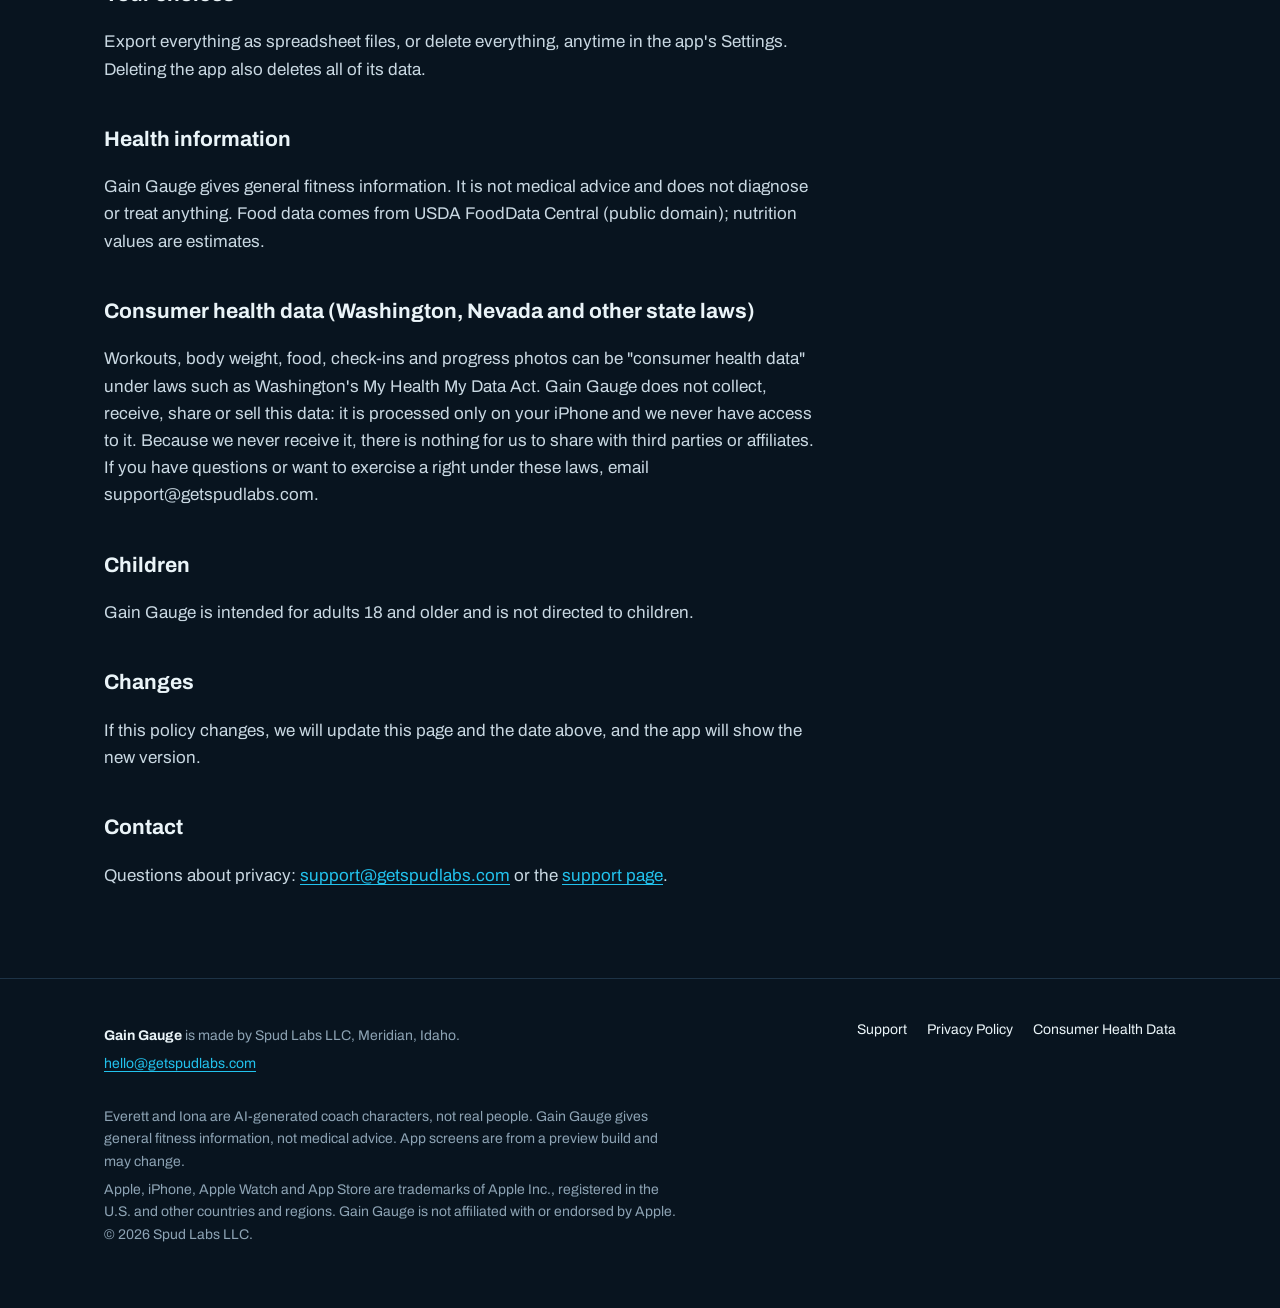
==== commit 71b95c4a: "Kettlebell handle redrawn wider so the G reads as a kettlebell, not a padlock" ====
--- a/privacy.html
+++ b/privacy.html
@@ -3,7 +3,7 @@
 <title>Gain Gauge Privacy Policy</title><meta name="theme-color" content="#08141F"><link rel="icon" href="favicon.svg" type="image/svg+xml"><link rel="stylesheet" href="style.css"></head>
 <body>
 <div class="wrap"><div class="top">
-  <a class="brand brand-wm" href="index.html" aria-label="Gain Gauge home"><span class="wordmark-sm"><span class="wm-g" aria-hidden="true"><svg viewBox="8 8 84 92"><defs><linearGradient id="ggh" x1="0" y1="0" x2="0" y2="1"><stop offset="0" stop-color="#7BE6FF"/><stop offset="1" stop-color="#1590D6"/></linearGradient></defs><path d="M33 40 V29 a10 10 0 0 1 10 -10 h14 a10 10 0 0 1 10 10 V40" fill="none" stroke="url(#ggh)" stroke-width="11" stroke-linecap="round"/><path d="M70.5 45.5 A27.5 27.5 0 1 0 77.5 64 L59 64" fill="none" stroke="url(#ggh)" stroke-width="13.5" stroke-linecap="round" stroke-linejoin="round"/></svg></span><span aria-hidden="true">ain Gauge</span></span><small>by Spud Labs</small></a>
+  <a class="brand brand-wm" href="index.html" aria-label="Gain Gauge home"><span class="wordmark-sm"><span class="wm-g" aria-hidden="true"><svg viewBox="8 8 84 92"><defs><linearGradient id="ggh" x1="0" y1="0" x2="0" y2="1"><stop offset="0" stop-color="#7BE6FF"/><stop offset="1" stop-color="#1590D6"/></linearGradient></defs><path d="M27 46 C24 38 25 22 40 21 H60 C75 22 76 38 73 46" fill="none" stroke="url(#ggh)" stroke-width="11" stroke-linecap="round"/><path d="M70.5 45.5 A27.5 27.5 0 1 0 77.5 64 L59 64" fill="none" stroke="url(#ggh)" stroke-width="13.5" stroke-linecap="round" stroke-linejoin="round"/></svg></span><span aria-hidden="true">ain Gauge</span></span><small>by Spud Labs</small></a>
   <nav aria-label="Site"><a href="support.html">Support</a><a href="privacy.html">Privacy</a></nav>
 </div></div>
 <main class="wrap"><div class="doc">
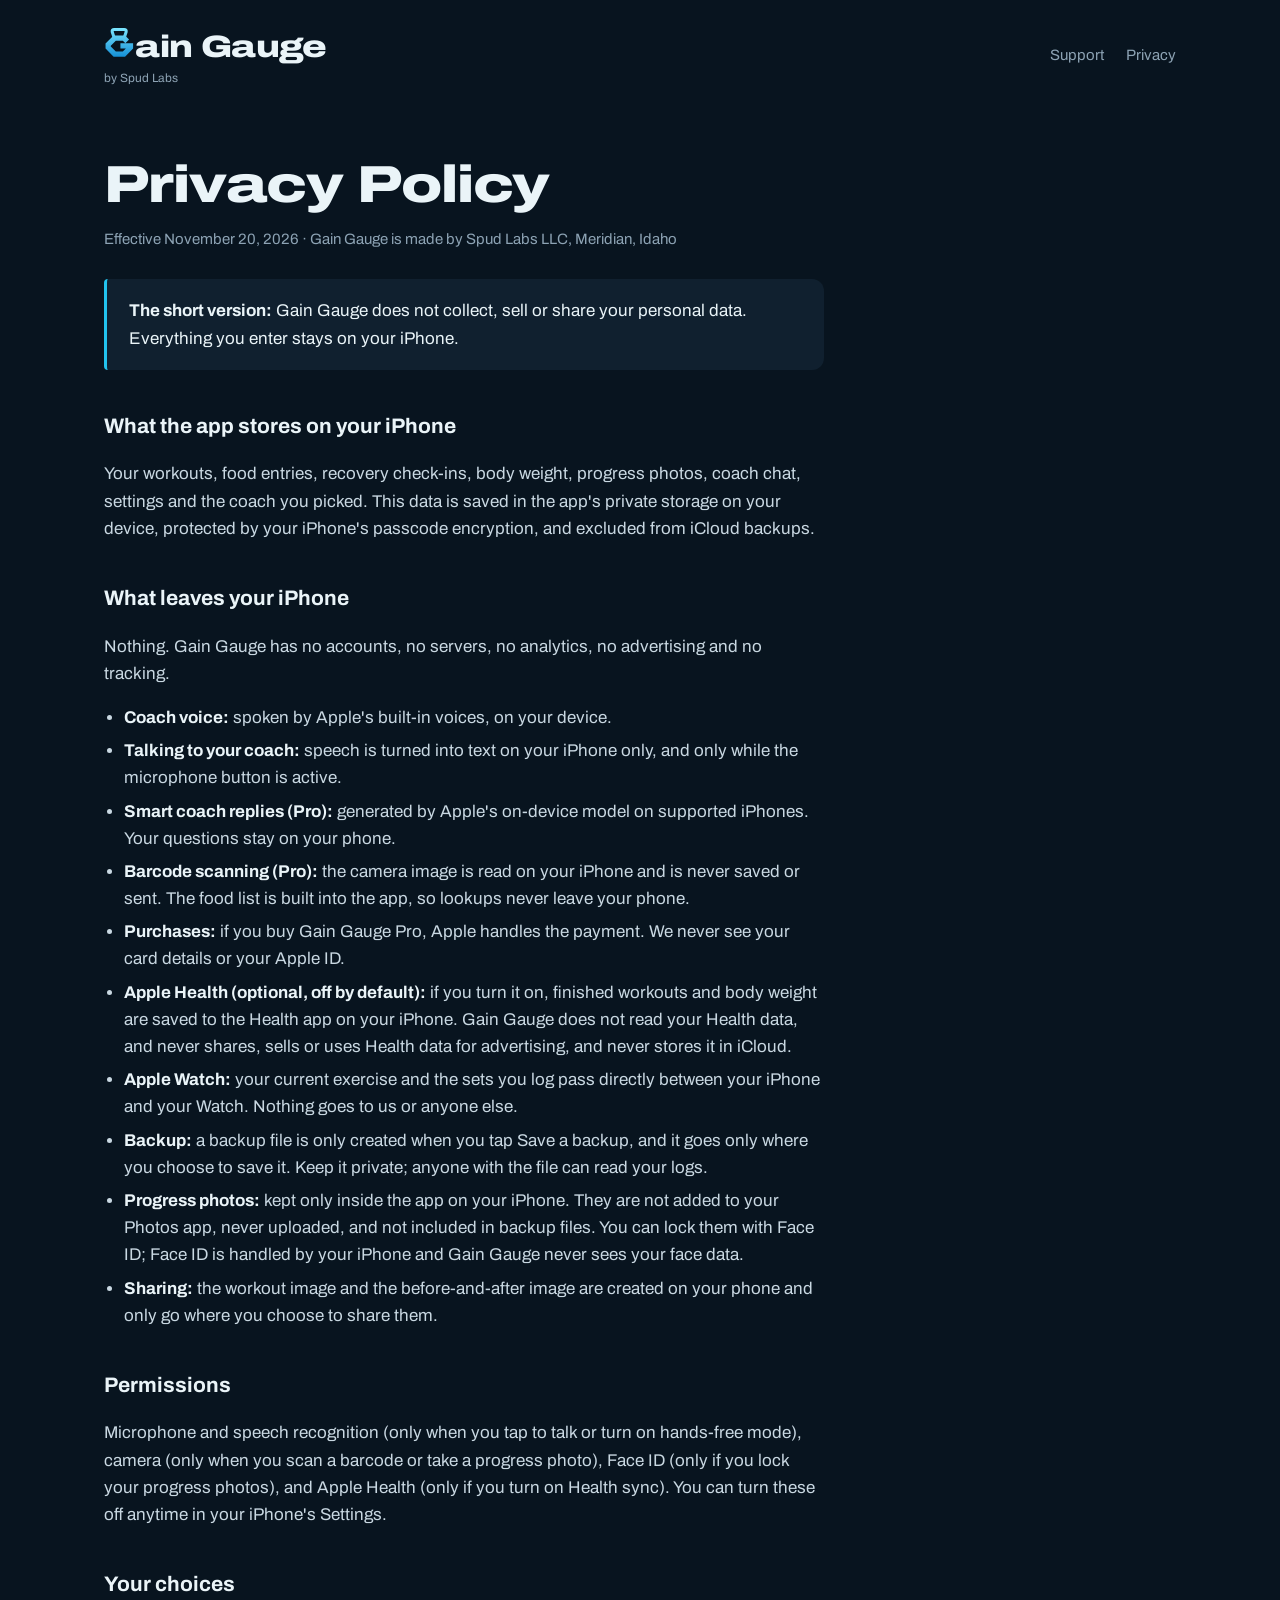
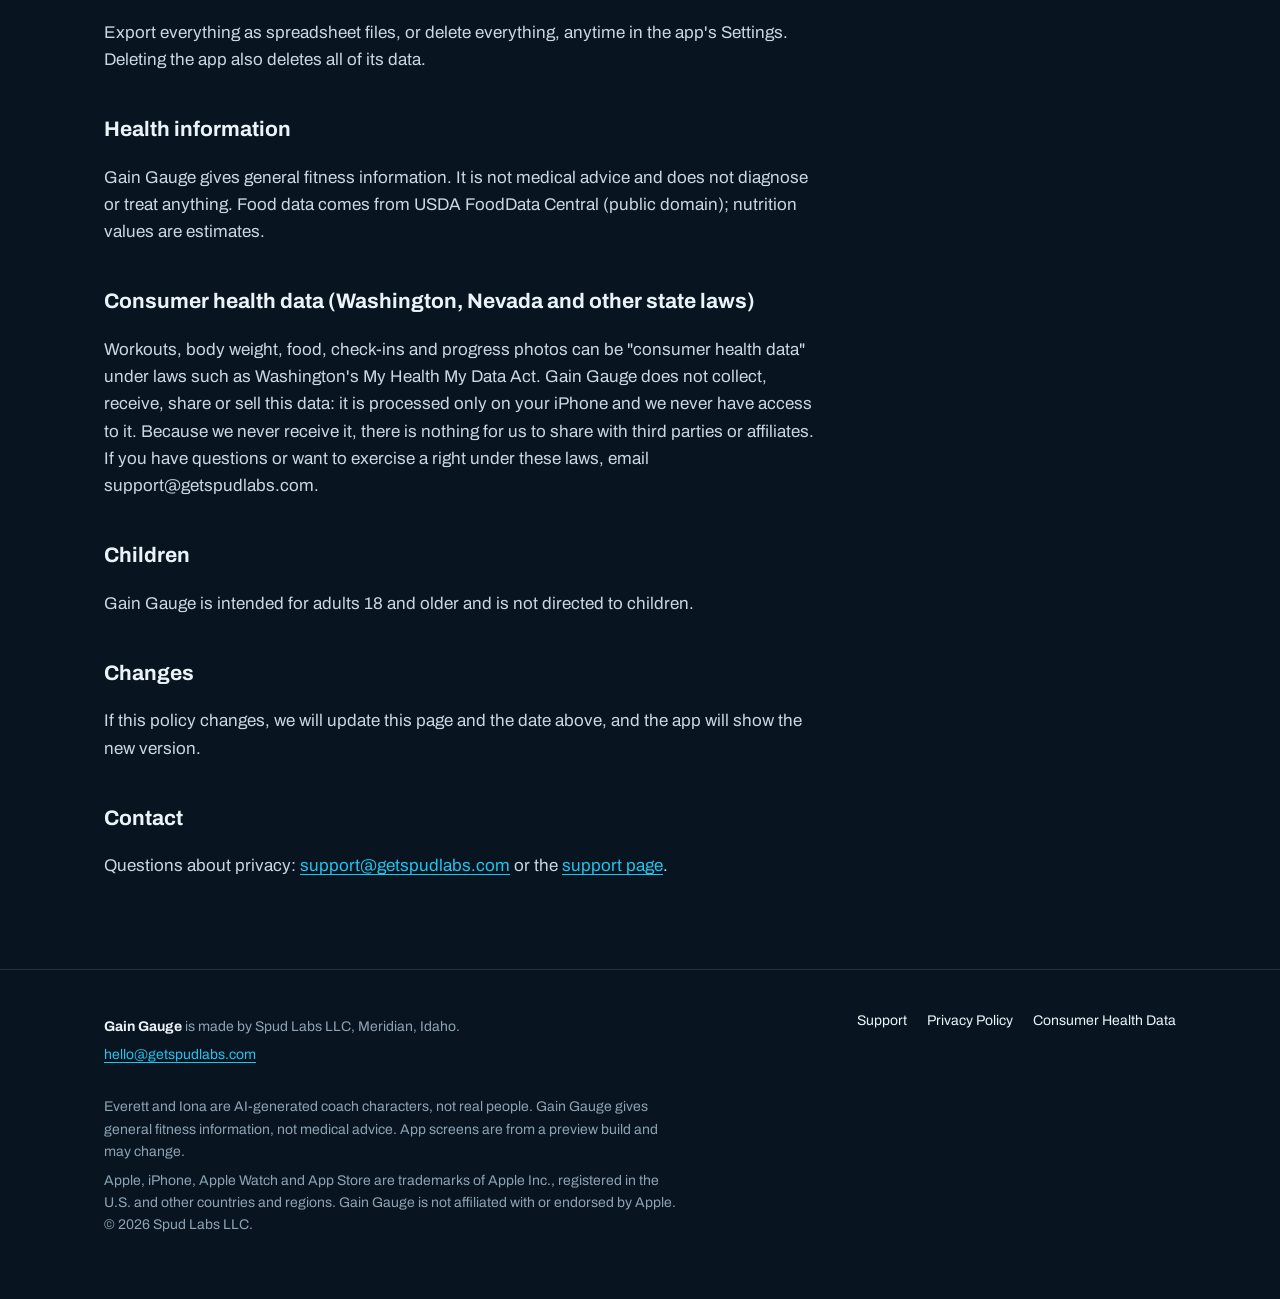
==== commit 49457a0d: "Logo: hex kettlebell-G, drawn on the Archivo G grid (baseline + cap aligned)" ====
--- a/privacy.html
+++ b/privacy.html
@@ -3,7 +3,7 @@
 <title>Gain Gauge Privacy Policy</title><meta name="theme-color" content="#08141F"><link rel="icon" href="favicon.svg" type="image/svg+xml"><link rel="stylesheet" href="style.css"></head>
 <body>
 <div class="wrap"><div class="top">
-  <a class="brand brand-wm" href="index.html" aria-label="Gain Gauge home"><span class="wordmark-sm"><span class="wm-g" aria-hidden="true"><svg viewBox="8 8 84 92"><defs><linearGradient id="ggh" x1="0" y1="0" x2="0" y2="1"><stop offset="0" stop-color="#7BE6FF"/><stop offset="1" stop-color="#1590D6"/></linearGradient></defs><path d="M27 46 C24 38 25 22 40 21 H60 C75 22 76 38 73 46" fill="none" stroke="url(#ggh)" stroke-width="11" stroke-linecap="round"/><path d="M70.5 45.5 A27.5 27.5 0 1 0 77.5 64 L59 64" fill="none" stroke="url(#ggh)" stroke-width="13.5" stroke-linecap="round" stroke-linejoin="round"/></svg></span><span aria-hidden="true">ain Gauge</span></span><small>by Spud Labs</small></a>
+  <a class="brand brand-wm" href="index.html" aria-label="Gain Gauge home"><span class="wordmark-sm"><span class="wm-g" aria-hidden="true"><svg viewBox="0 7.5 101.2 92.5"><defs><linearGradient id="ggh" gradientUnits="userSpaceOnUse" x1="0" y1="7.5" x2="0" y2="100"><stop offset="0" stop-color="#7BE6FF"/><stop offset="1" stop-color="#1590D6"/></linearGradient></defs><path d="M33 39.4 L26.5 20 Q25.5 12.5 33 12.5 H65 Q72.5 12.5 71.5 20 L65 39.4" fill="none" stroke="url(#ggh)" stroke-width="10" stroke-linejoin="round"/><path d="M74.9 50.4 L64.4 39.9 L34.5 39.9 L13.5 60.9 L13.5 70.5 L34.5 91.5 L64.4 91.5 L85.4 70.5 L85.4 65 L53 65" fill="none" stroke="url(#ggh)" stroke-width="17" stroke-miterlimit="6"/></svg></span><span aria-hidden="true">ain Gauge</span></span><small>by Spud Labs</small></a>
   <nav aria-label="Site"><a href="support.html">Support</a><a href="privacy.html">Privacy</a></nav>
 </div></div>
 <main class="wrap"><div class="doc">
--- a/style.css
+++ b/style.css
@@ -190,7 +190,7 @@
 /* Gain Gauge logo: icon in the header, kettlebell-G wordmark for big moments */
 .brand .mark{background:none;padding:0;border-radius:0;width:40px;height:40px}
 .wordmark{font-stretch:125%;font-weight:850;letter-spacing:-.02em;line-height:1;margin:0 0 34px;font-size:clamp(56px,9vw,120px);color:var(--frost);white-space:nowrap}
-.wm-g{display:inline-block;width:.97em;height:1.27em;margin-right:-.01em;vertical-align:baseline;position:relative;top:.135em}
+.wm-g{display:inline-block;width:1.012em;height:.925em;margin:0;vertical-align:baseline}
 .wm-g svg{width:100%;height:100%;overflow:visible;display:block}
 .closing .closing-line{font-size:clamp(26px,3.4vw,40px)}
 .closing .wordmark{font-size:clamp(36px,10.5vw,120px);color:var(--frost);margin:0 auto 30px;max-width:none}
@@ -199,6 +199,4 @@
 .wordmark-sm{display:block;font-stretch:125%;font-weight:850;letter-spacing:-.02em;line-height:1;font-size:31px;color:var(--frost);white-space:nowrap;padding-top:6px}
 .brand-wm small{display:block;margin-top:6px;font-size:12px;color:var(--slate);font-stretch:100%;font-weight:400;letter-spacing:0}
 @media (max-width:600px){.wordmark-sm{font-size:24px}}
-.wm-g{margin-right:.04em}
-/* Kettlebell-G sized to the reference artwork: body = 1.30x cap height, top at cap line, dips 0.31 cap below baseline; gap 0.13 cap */
-.wm-g{width:1.124em;height:1.231em;top:.244em;margin-left:-.107em;margin-right:-.055em}
+/* Hex kettlebell-G: drawn on the Archivo G's own grid (same width, sits on the baseline, flat top on the cap line; only the handle rises above) */
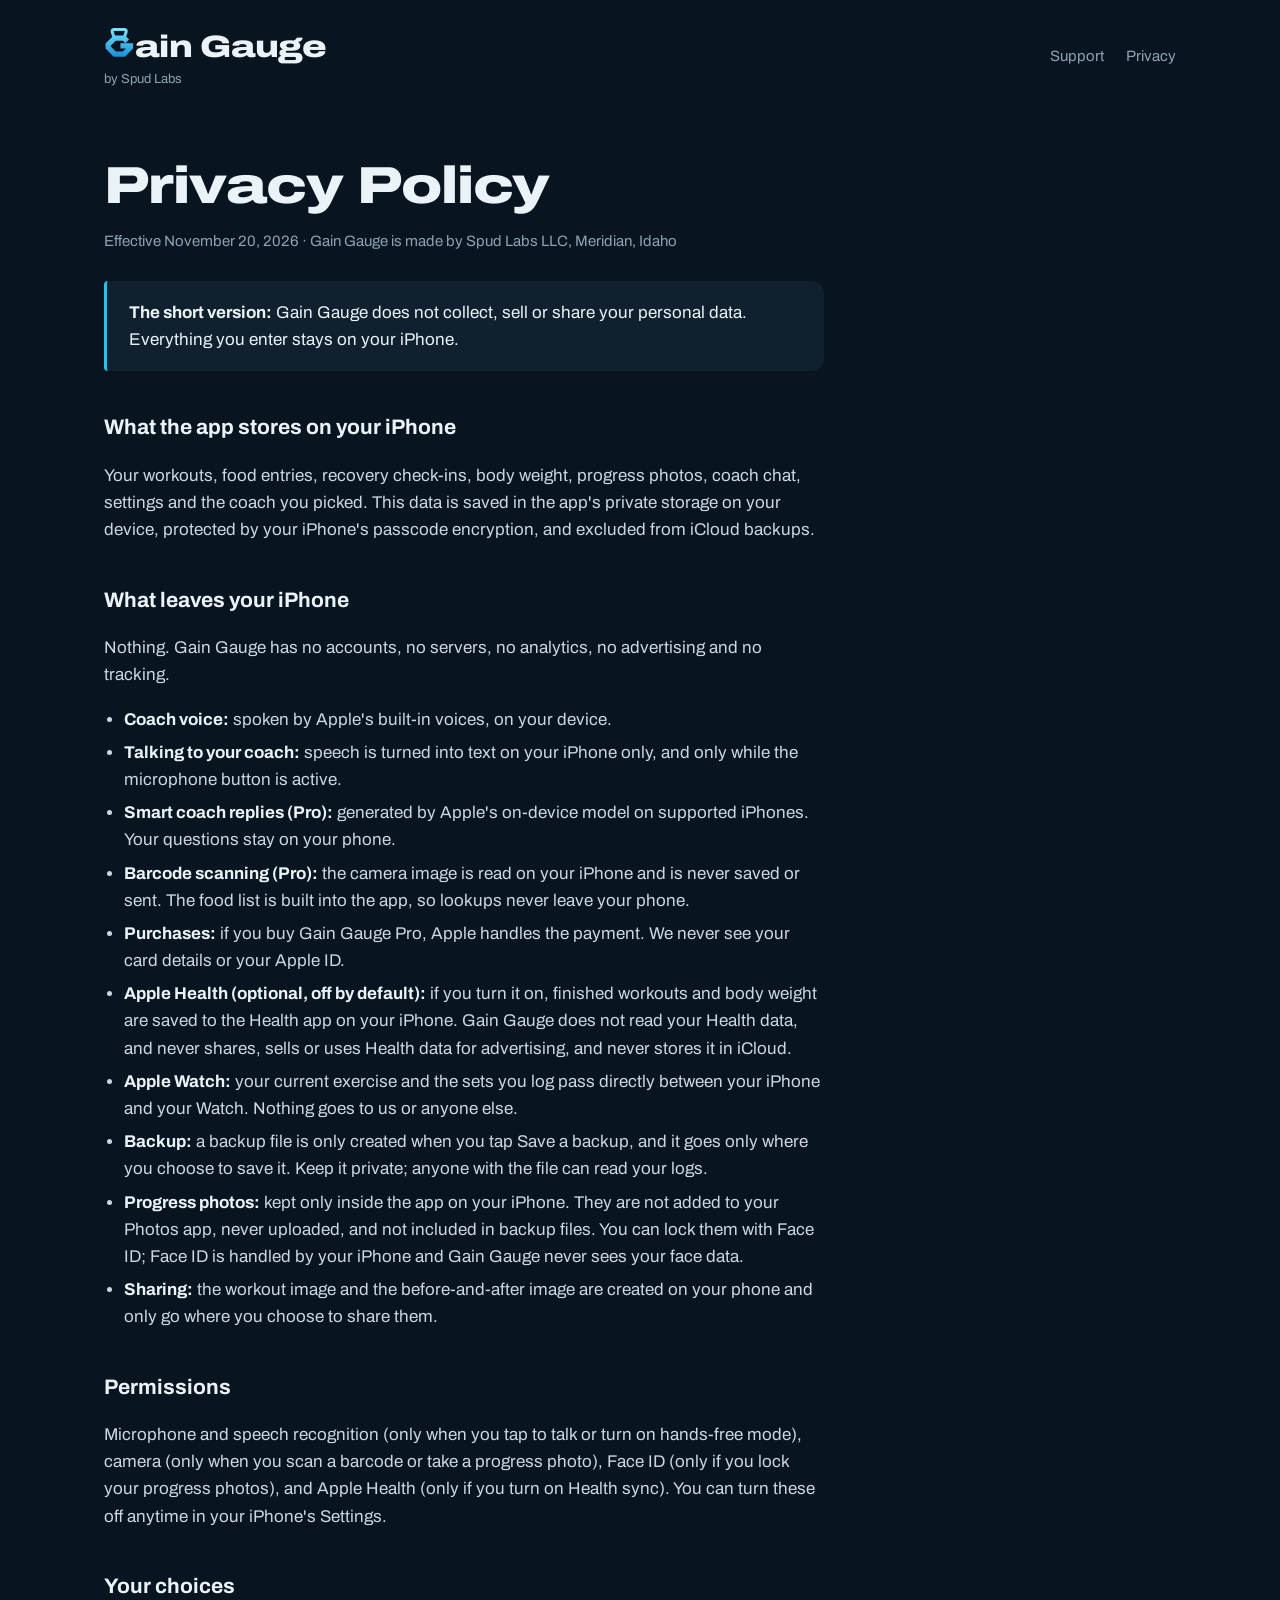
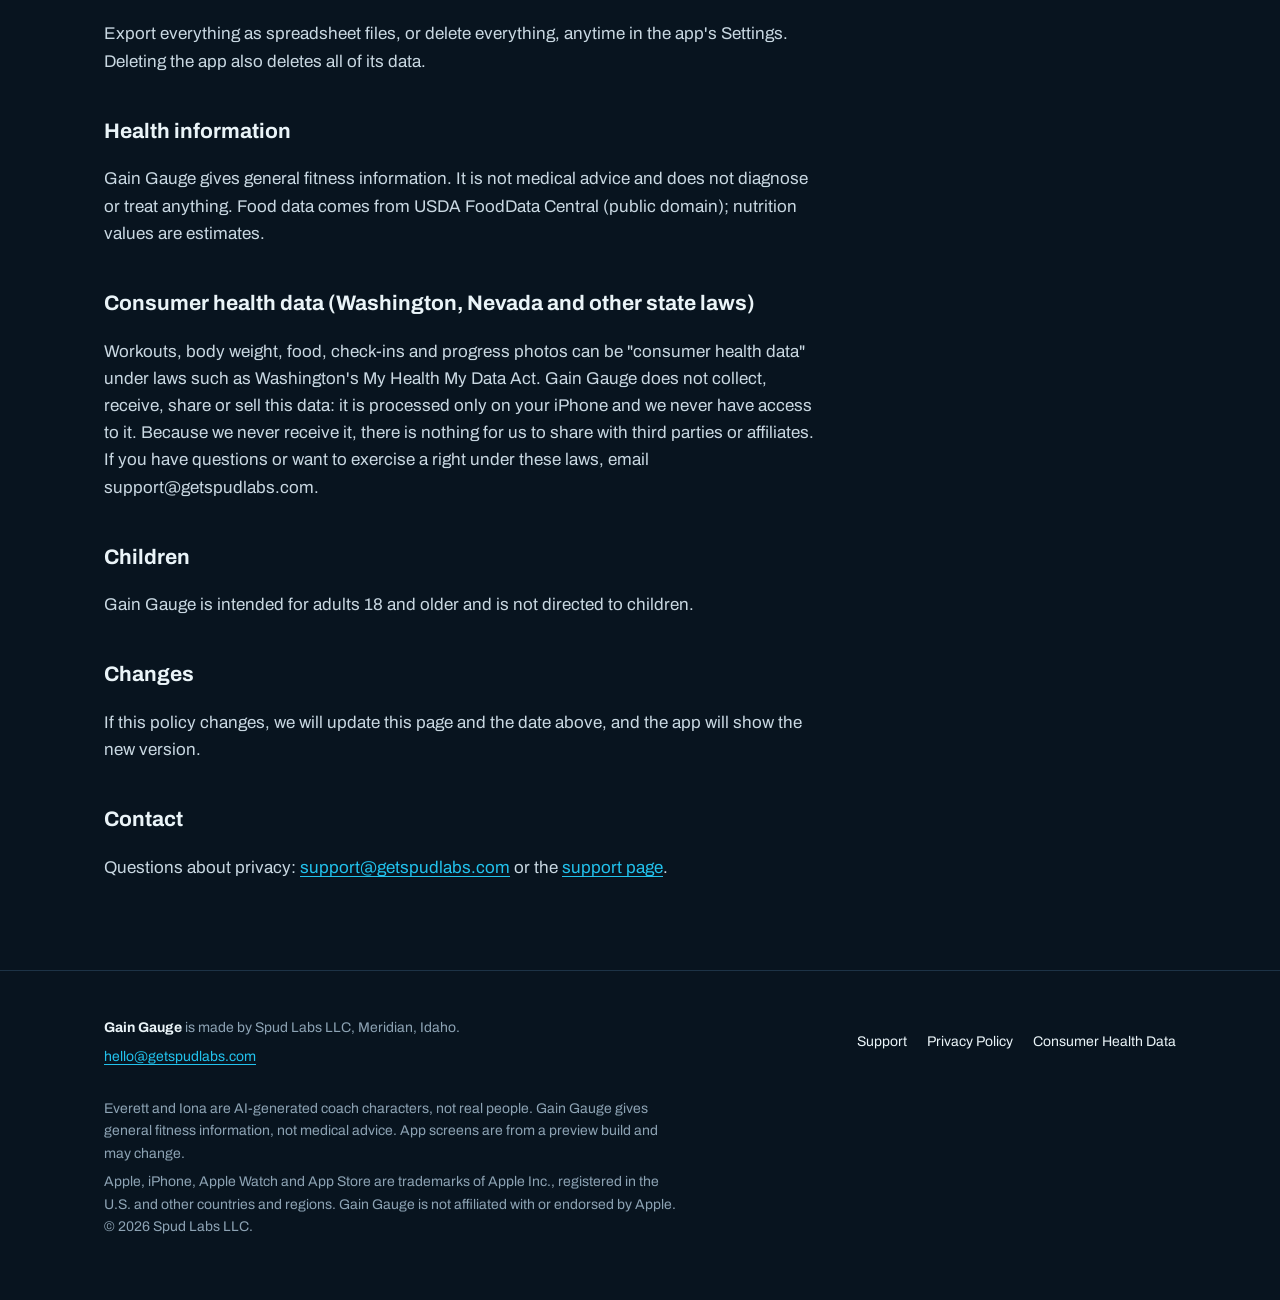
==== commit 14d17abc: "Force fresh stylesheet (cache-bust), fix coach photo card strip on phones" ====
--- a/privacy.html
+++ b/privacy.html
@@ -1,6 +1,6 @@
 <!doctype html>
 <html lang="en"><head><meta charset="utf-8"><meta name="viewport" content="width=device-width,initial-scale=1">
-<title>Gain Gauge Privacy Policy</title><meta name="theme-color" content="#08141F"><link rel="icon" href="favicon.svg" type="image/svg+xml"><link rel="stylesheet" href="style.css"></head>
+<title>Gain Gauge Privacy Policy</title><meta name="theme-color" content="#08141F"><link rel="icon" href="favicon.svg" type="image/svg+xml"><link rel="stylesheet" href="style.css?v=20261120c"></head>
 <body>
 <div class="wrap"><div class="top">
   <a class="brand brand-wm" href="index.html" aria-label="Gain Gauge home"><span class="wordmark-sm"><span class="wm-g" aria-hidden="true"><svg viewBox="0 7.5 101.2 92.5"><defs><linearGradient id="ggh" gradientUnits="userSpaceOnUse" x1="0" y1="7.5" x2="0" y2="100"><stop offset="0" stop-color="#7BE6FF"/><stop offset="1" stop-color="#1590D6"/></linearGradient></defs><path d="M33 39.4 L26.5 20 Q25.5 12.5 33 12.5 H65 Q72.5 12.5 71.5 20 L65 39.4" fill="none" stroke="url(#ggh)" stroke-width="10" stroke-linejoin="round"/><path d="M74.9 50.4 L64.4 39.9 L34.5 39.9 L13.5 60.9 L13.5 70.5 L34.5 91.5 L64.4 91.5 L85.4 70.5 L85.4 65 L53 65" fill="none" stroke="url(#ggh)" stroke-width="17" stroke-miterlimit="6"/></svg></span><span aria-hidden="true">ain Gauge</span></span><small>by Spud Labs</small></a>
--- a/style.css
+++ b/style.css
@@ -190,7 +190,7 @@
 /* Gain Gauge logo: icon in the header, kettlebell-G wordmark for big moments */
 .brand .mark{background:none;padding:0;border-radius:0;width:40px;height:40px}
 .wordmark{font-stretch:125%;font-weight:850;letter-spacing:-.02em;line-height:1;margin:0 0 34px;font-size:clamp(56px,9vw,120px);color:var(--frost);white-space:nowrap}
-.wm-g{display:inline-block;width:1.012em;height:.925em;margin:0;vertical-align:baseline}
+.wm-g{display:inline-block;width:1.012em;height:.925em;margin:0 -.02em 0 0;vertical-align:baseline}
 .wm-g svg{width:100%;height:100%;overflow:visible;display:block}
 .closing .closing-line{font-size:clamp(26px,3.4vw,40px)}
 .closing .wordmark{font-size:clamp(36px,10.5vw,120px);color:var(--frost);margin:0 auto 30px;max-width:none}
@@ -200,3 +200,29 @@
 .brand-wm small{display:block;margin-top:6px;font-size:12px;color:var(--slate);font-stretch:100%;font-weight:400;letter-spacing:0}
 @media (max-width:600px){.wordmark-sm{font-size:24px}}
 /* Hex kettlebell-G: drawn on the Archivo G's own grid (same width, sits on the baseline, flat top on the cap line; only the handle rises above) */
+
+/* How it works: the reps-left picker (replaces the old dial) */
+.picker{width:100%;max-width:520px;justify-self:center;background:linear-gradient(180deg,#0F2232,#0B1A27);border:1px solid var(--rule);border-radius:28px;padding:40px 36px 34px;text-align:center}
+.picker-q{margin:0 0 22px;color:var(--slate);font-size:17px}
+.chips{display:grid;grid-template-columns:repeat(6,1fr);gap:10px}
+.chips span{display:flex;align-items:center;justify-content:center;aspect-ratio:1;border-radius:16px;border:1px solid var(--rule);background:#0A1824;font-stretch:115%;font-weight:700;font-size:22px;color:var(--slate)}
+.chips span.on{background:var(--ice);border-color:var(--ice);color:var(--ink);box-shadow:0 0 0 6px rgba(34,195,238,.16)}
+.picker .caption{margin-top:26px}
+.picker .caption b{display:block;font-stretch:125%;font-weight:800;font-size:28px;letter-spacing:-.01em}
+.picker .caption span{color:var(--slate);font-size:15px}
+@media (max-width:480px){.picker{padding:30px 18px 26px}.chips{gap:7px}.chips span{font-size:18px;border-radius:12px}.picker .caption b{font-size:24px}}
+.hero .first{margin:14px 0 0;color:var(--slate);font-size:15px}
+.hero .hero-h1{font-size:clamp(34px,3.75vw,56px);line-height:1.04}.hero-h1 span{display:block;white-space:nowrap}
+@media (min-width:861px){.hero.hero-coaches{grid-template-columns:1.22fr .78fr}}
+/* Phones: headline wraps instead of running off screen; every link is a comfortable tap (44px tall) */
+.hero-h1 span{white-space:normal}
+@media (min-width:861px){.hero-h1 span{white-space:nowrap}}
+@media (max-width:860px){.hero .hero-h1{font-size:clamp(34px,9.6vw,56px)}}
+.top nav a,footer nav a{display:inline-flex;align-items:center;min-height:44px}
+.top nav{align-items:center}
+.textlink{display:inline-flex;align-items:center;min-height:44px;padding-bottom:0;border-bottom:0;text-decoration:underline;text-decoration-color:var(--rule);text-underline-offset:6px}
+.brand-wm small{font-size:13px}
+#email{display:inline-flex;align-items:center;min-height:44px;font-size:17px;font-weight:600}
+@media (max-width:520px){.coach{grid-template-columns:104px 1fr;gap:16px;align-items:start;padding:14px}.coach h3{font-size:26px}.coach .tag{margin:2px 0 10px;font-size:15px}.coach blockquote{font-size:16px}}
+@media (max-width:860px){.hero .first{margin-top:4px}.hero .cta-row{gap:6px 18px}}
+.portrait img{display:block}.duo .portrait{align-self:start}
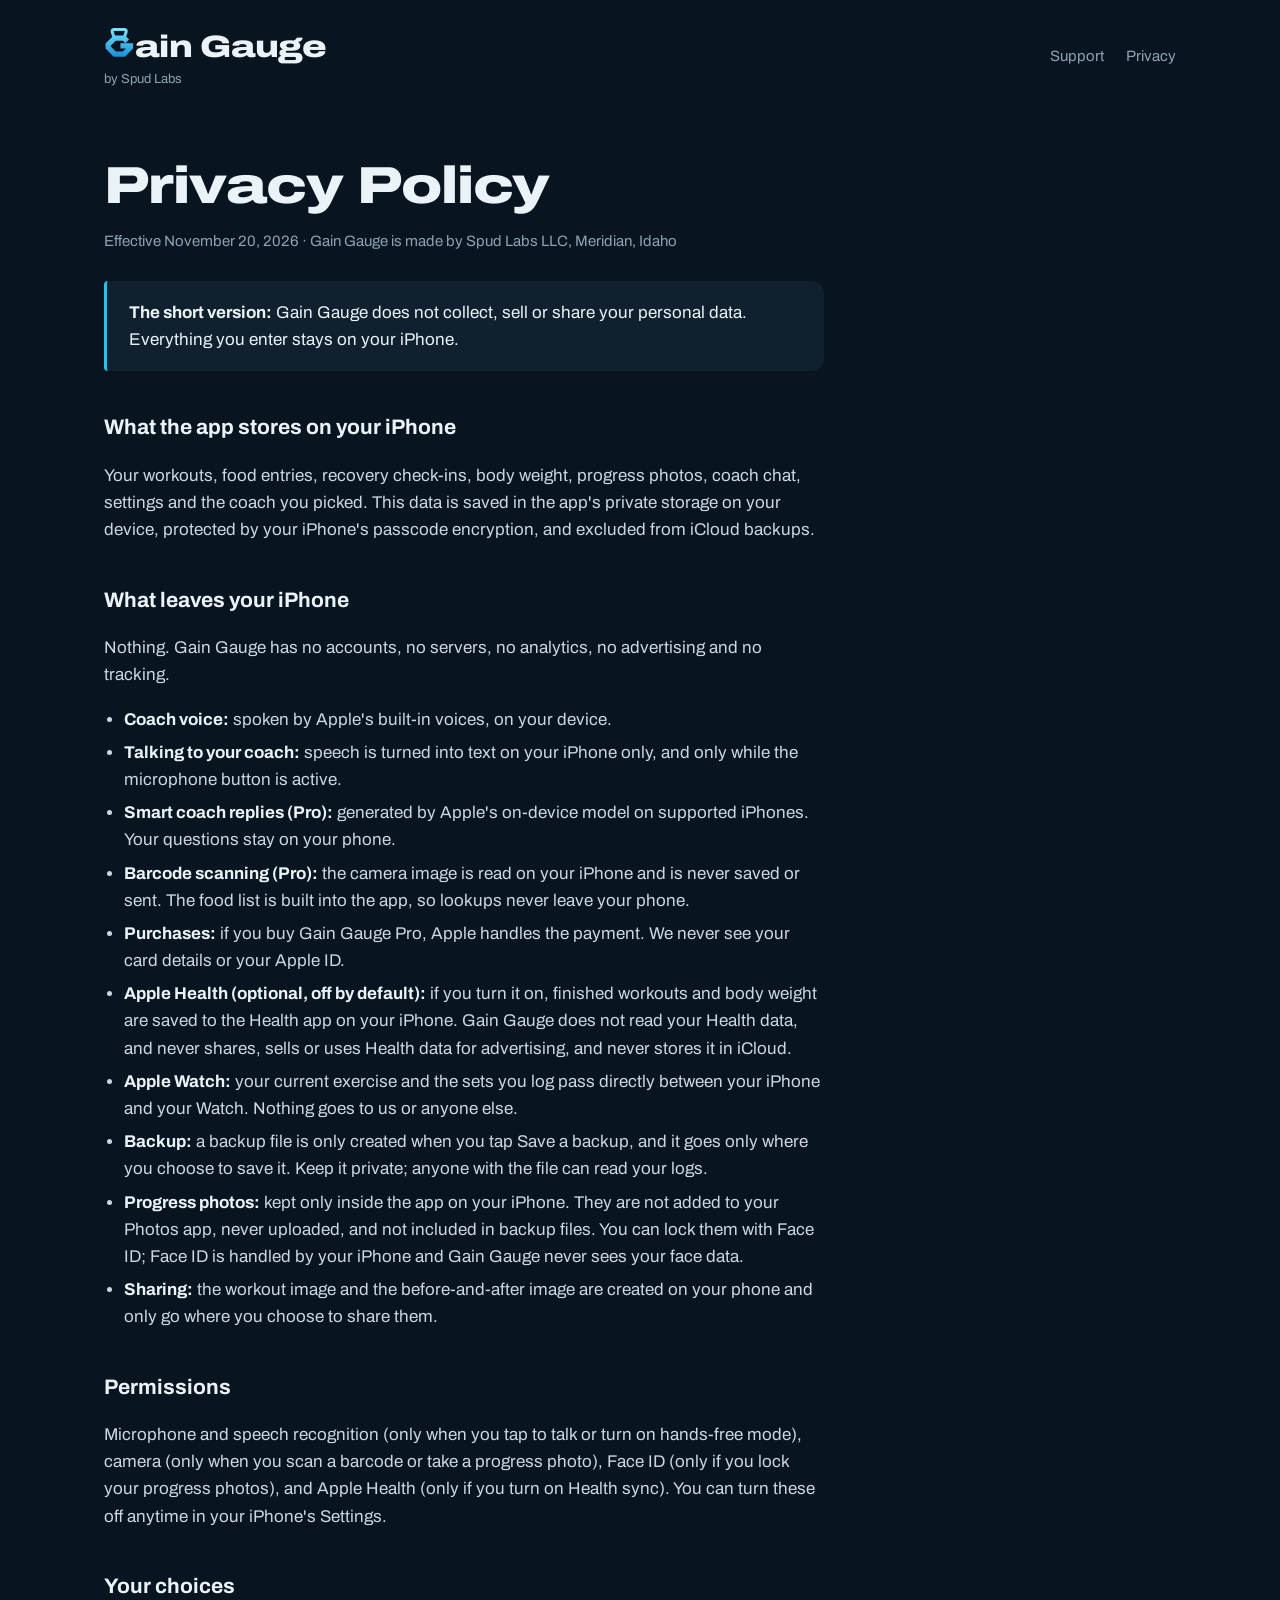
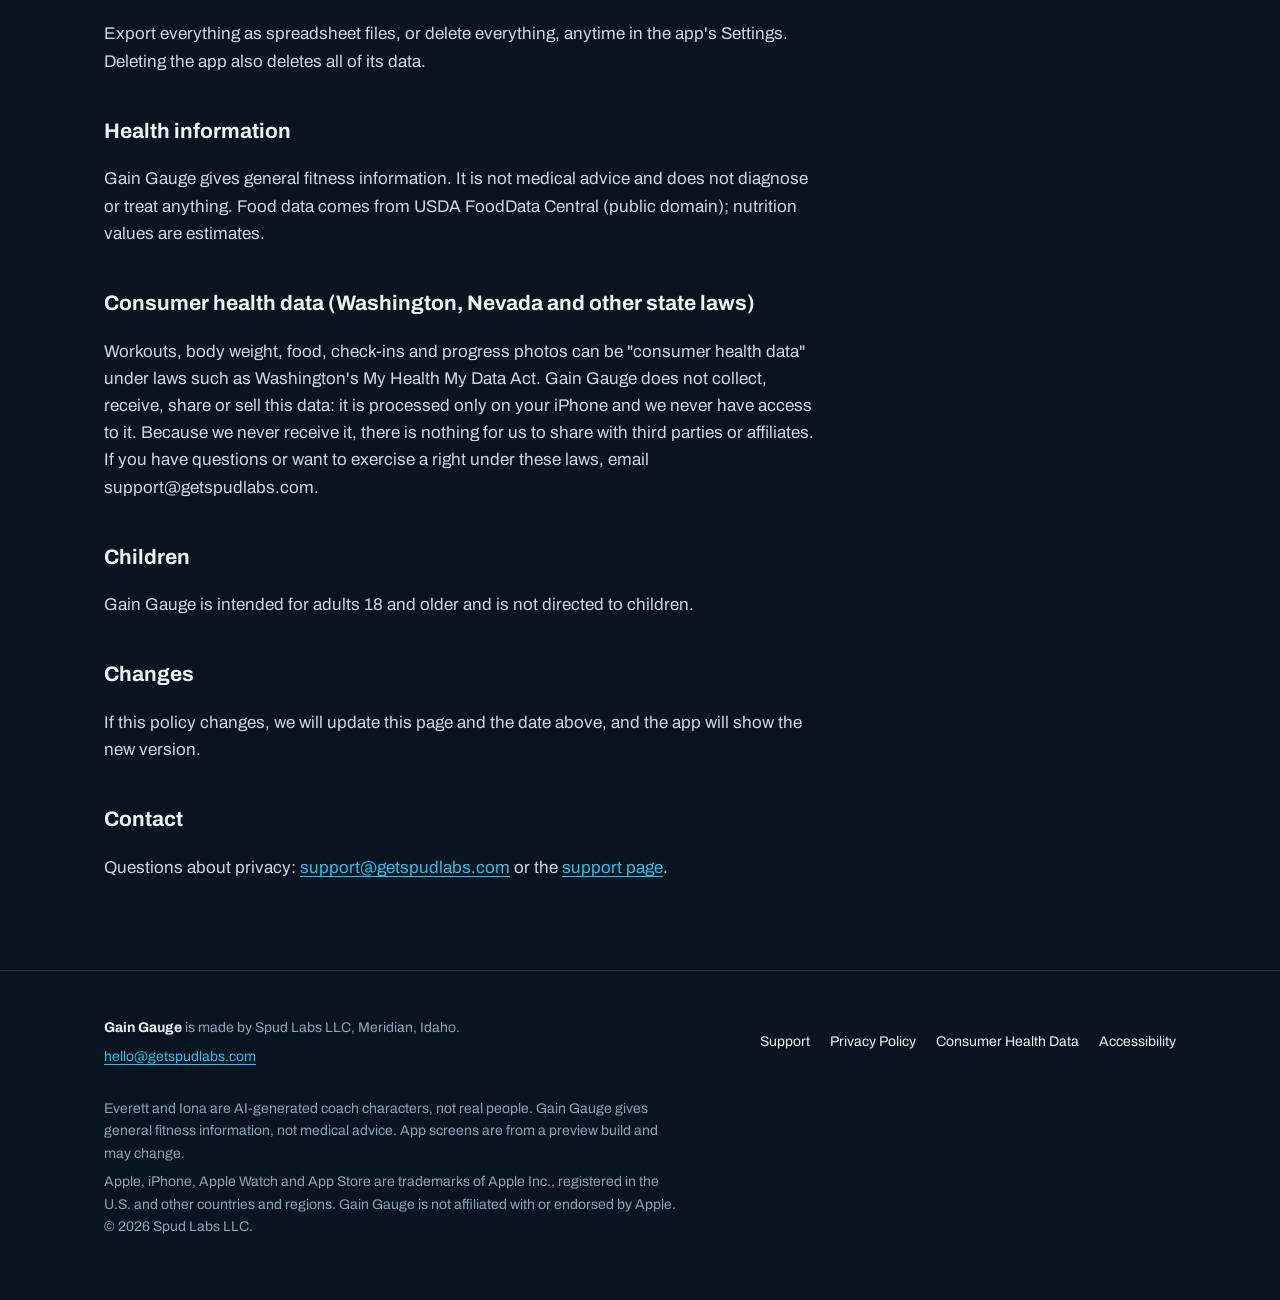
==== commit cf05cb21: "Add accessibility page and footer link on every page Co-Authored-By: Claude Opus 5.5 <noreply@anthro" ====
--- a/privacy.html
+++ b/privacy.html
@@ -1,6 +1,6 @@
 <!doctype html>
 <html lang="en"><head><meta charset="utf-8"><meta name="viewport" content="width=device-width,initial-scale=1">
-<title>Gain Gauge Privacy Policy</title><meta name="theme-color" content="#08141F"><link rel="icon" href="favicon.svg" type="image/svg+xml"><link rel="stylesheet" href="style.css?v=20261120c"></head>
+<title>Gain Gauge Privacy Policy</title><meta name="theme-color" content="#08141F"><link rel="icon" href="favicon.svg" type="image/svg+xml"><link rel="stylesheet" href="style.css?v=20261121a"></head>
 <body>
 <div class="wrap"><div class="top">
   <a class="brand brand-wm" href="index.html" aria-label="Gain Gauge home"><span class="wordmark-sm"><span class="wm-g" aria-hidden="true"><svg viewBox="0 7.5 101.2 92.5"><defs><linearGradient id="ggh" gradientUnits="userSpaceOnUse" x1="0" y1="7.5" x2="0" y2="100"><stop offset="0" stop-color="#7BE6FF"/><stop offset="1" stop-color="#1590D6"/></linearGradient></defs><path d="M33 39.4 L26.5 20 Q25.5 12.5 33 12.5 H65 Q72.5 12.5 71.5 20 L65 39.4" fill="none" stroke="url(#ggh)" stroke-width="10" stroke-linejoin="round"/><path d="M74.9 50.4 L64.4 39.9 L34.5 39.9 L13.5 60.9 L13.5 70.5 L34.5 91.5 L64.4 91.5 L85.4 70.5 L85.4 65 L53 65" fill="none" stroke="url(#ggh)" stroke-width="17" stroke-miterlimit="6"/></svg></span><span aria-hidden="true">ain Gauge</span></span><small>by Spud Labs</small></a>
@@ -63,7 +63,7 @@
       <p><strong style="color:var(--frost)">Gain Gauge</strong> is made by Spud Labs LLC, Meridian, Idaho.</p>
       <p><a href="mailto:hello@getspudlabs.com">hello@getspudlabs.com</a></p>
     </div>
-    <nav aria-label="Footer"><a href="support.html">Support</a><a href="privacy.html">Privacy Policy</a><a href="privacy.html#health-data">Consumer Health Data</a></nav>
+    <nav aria-label="Footer"><a href="support.html">Support</a><a href="privacy.html">Privacy Policy</a><a href="privacy.html#health-data">Consumer Health Data</a><a href="accessibility.html">Accessibility</a></nav>
   </div>
   <p style="margin-top:24px">Everett and Iona are AI-generated coach characters, not real people. Gain Gauge gives general fitness information, not medical advice. App screens are from a preview build and may change.</p>
   <p>Apple, iPhone, Apple Watch and App Store are trademarks of Apple Inc., registered in the U.S. and other countries and regions. Gain Gauge is not affiliated with or endorsed by Apple. &copy; 2026 Spud Labs LLC.</p>
--- a/style.css
+++ b/style.css
@@ -226,3 +226,15 @@
 @media (max-width:520px){.coach{grid-template-columns:104px 1fr;gap:16px;align-items:start;padding:14px}.coach h3{font-size:26px}.coach .tag{margin:2px 0 10px;font-size:15px}.coach blockquote{font-size:16px}}
 @media (max-width:860px){.hero .first{margin-top:4px}.hero .cta-row{gap:6px 18px}}
 .portrait img{display:block}.duo .portrait{align-self:start}
+
+/* Every kind of workout */
+.kinds{list-style:none;margin:0;padding:0;display:grid;grid-template-columns:repeat(4,minmax(0,1fr));gap:14px}
+.kinds li{background:var(--steel);border:1px solid var(--rule);border-radius:18px;padding:22px 20px 20px}
+.kinds li::before{content:"";display:block;width:28px;height:3px;border-radius:2px;background:var(--ice);margin-bottom:14px}
+.kinds b{display:block;font-stretch:115%;font-weight:800;font-size:21px;letter-spacing:-.01em}
+.kinds span{display:block;color:var(--slate);font-size:15px;line-height:1.45;margin-top:6px}
+.setups{display:grid;grid-template-columns:repeat(3,minmax(0,1fr));gap:28px;margin-top:40px;padding-top:30px;border-top:1px solid var(--rule)}
+.setups p{margin:0;color:var(--slate);font-size:16px;line-height:1.5}
+.setups b{display:block;color:var(--frost);font-weight:700;font-size:17px;margin-bottom:4px}
+@media (max-width:900px){.kinds{grid-template-columns:repeat(2,minmax(0,1fr))}.setups{grid-template-columns:1fr;gap:18px}}
+@media (max-width:420px){.kinds{gap:10px}.kinds li{padding:16px 14px}.kinds b{font-size:18px}.kinds span{font-size:14px}}
